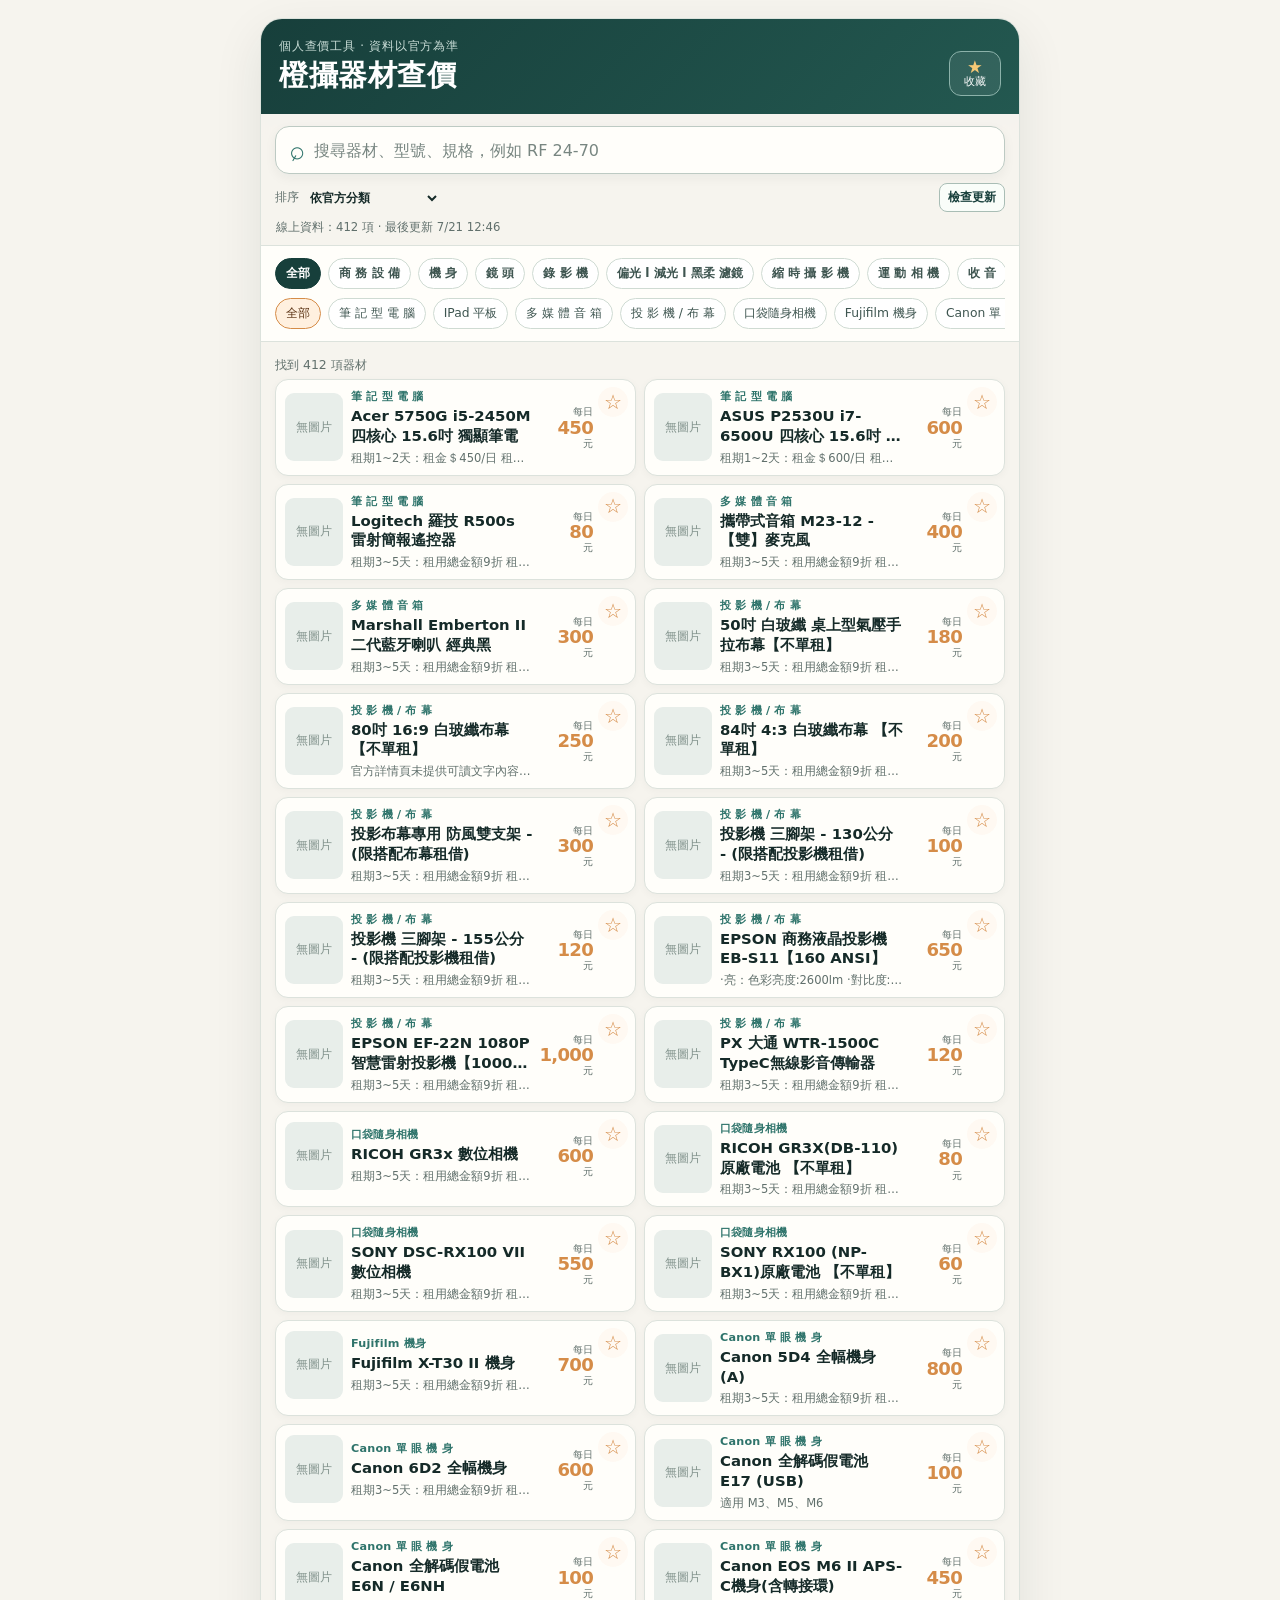
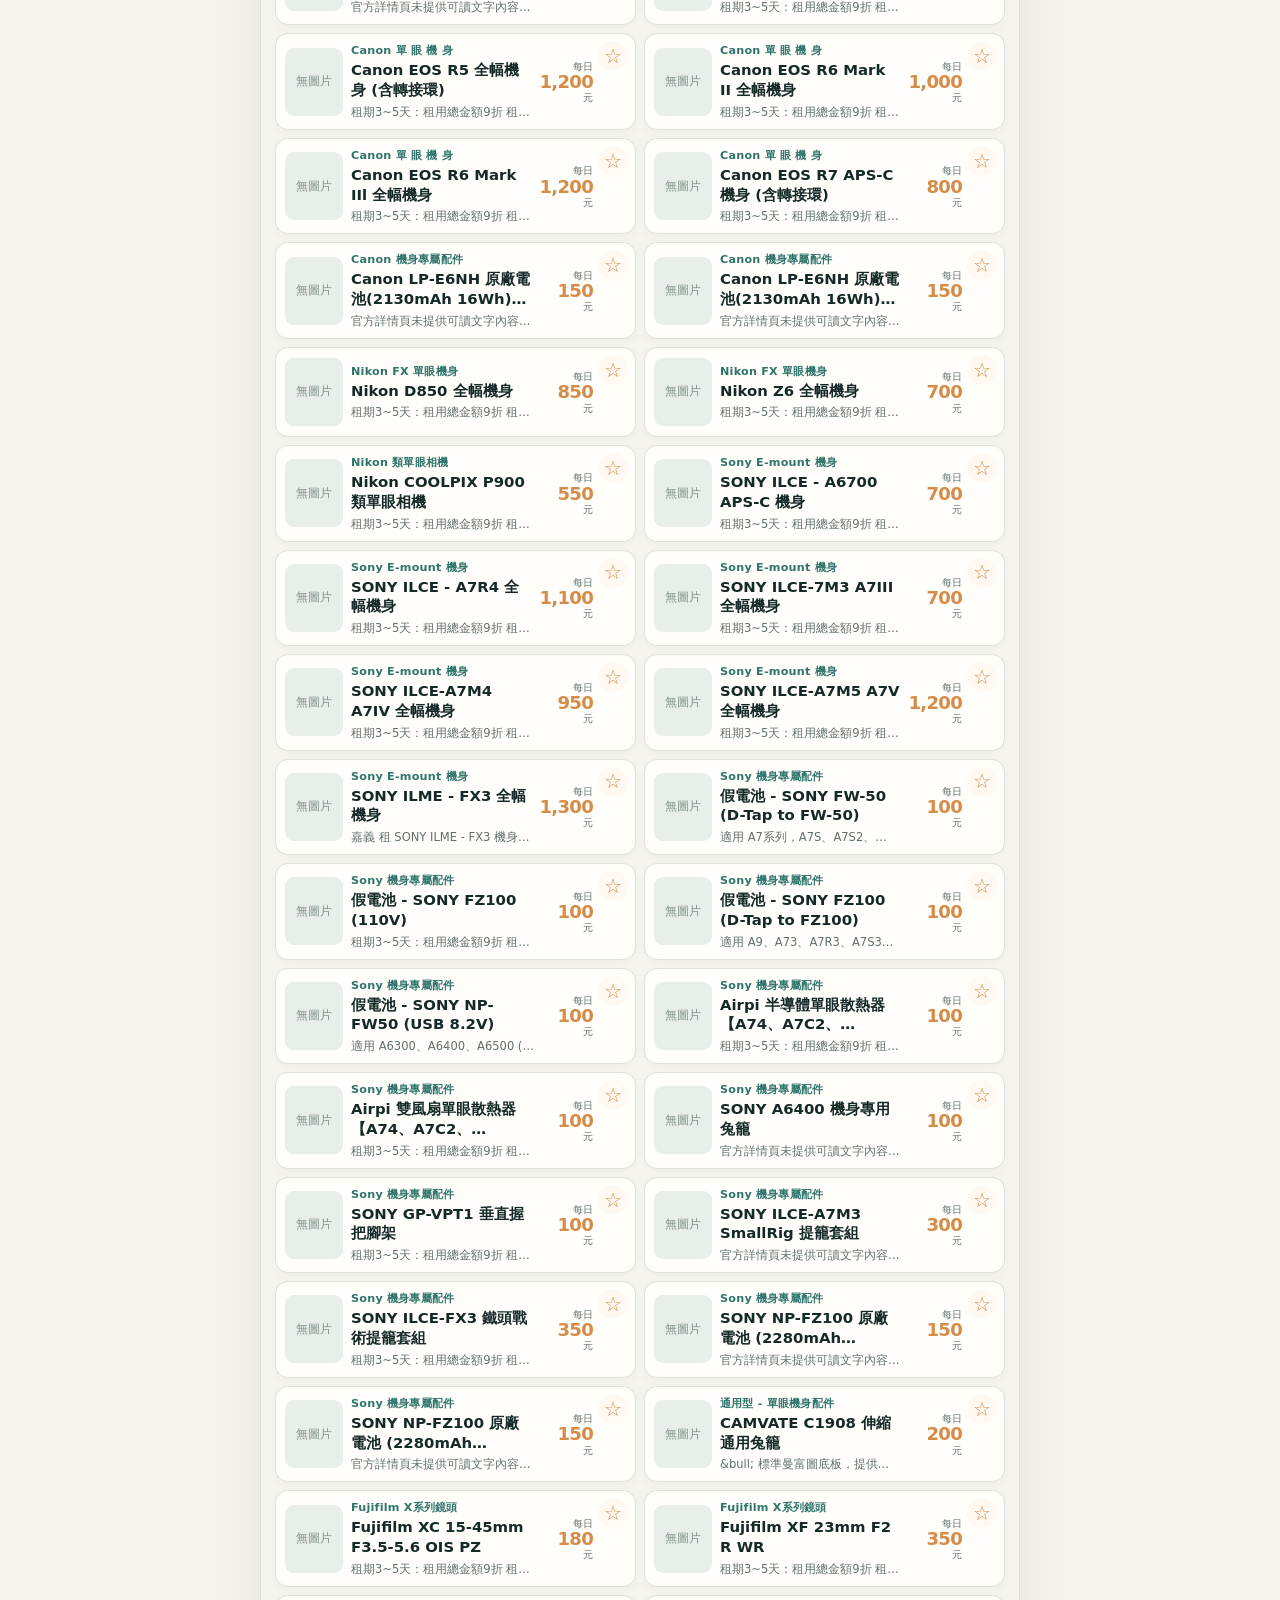
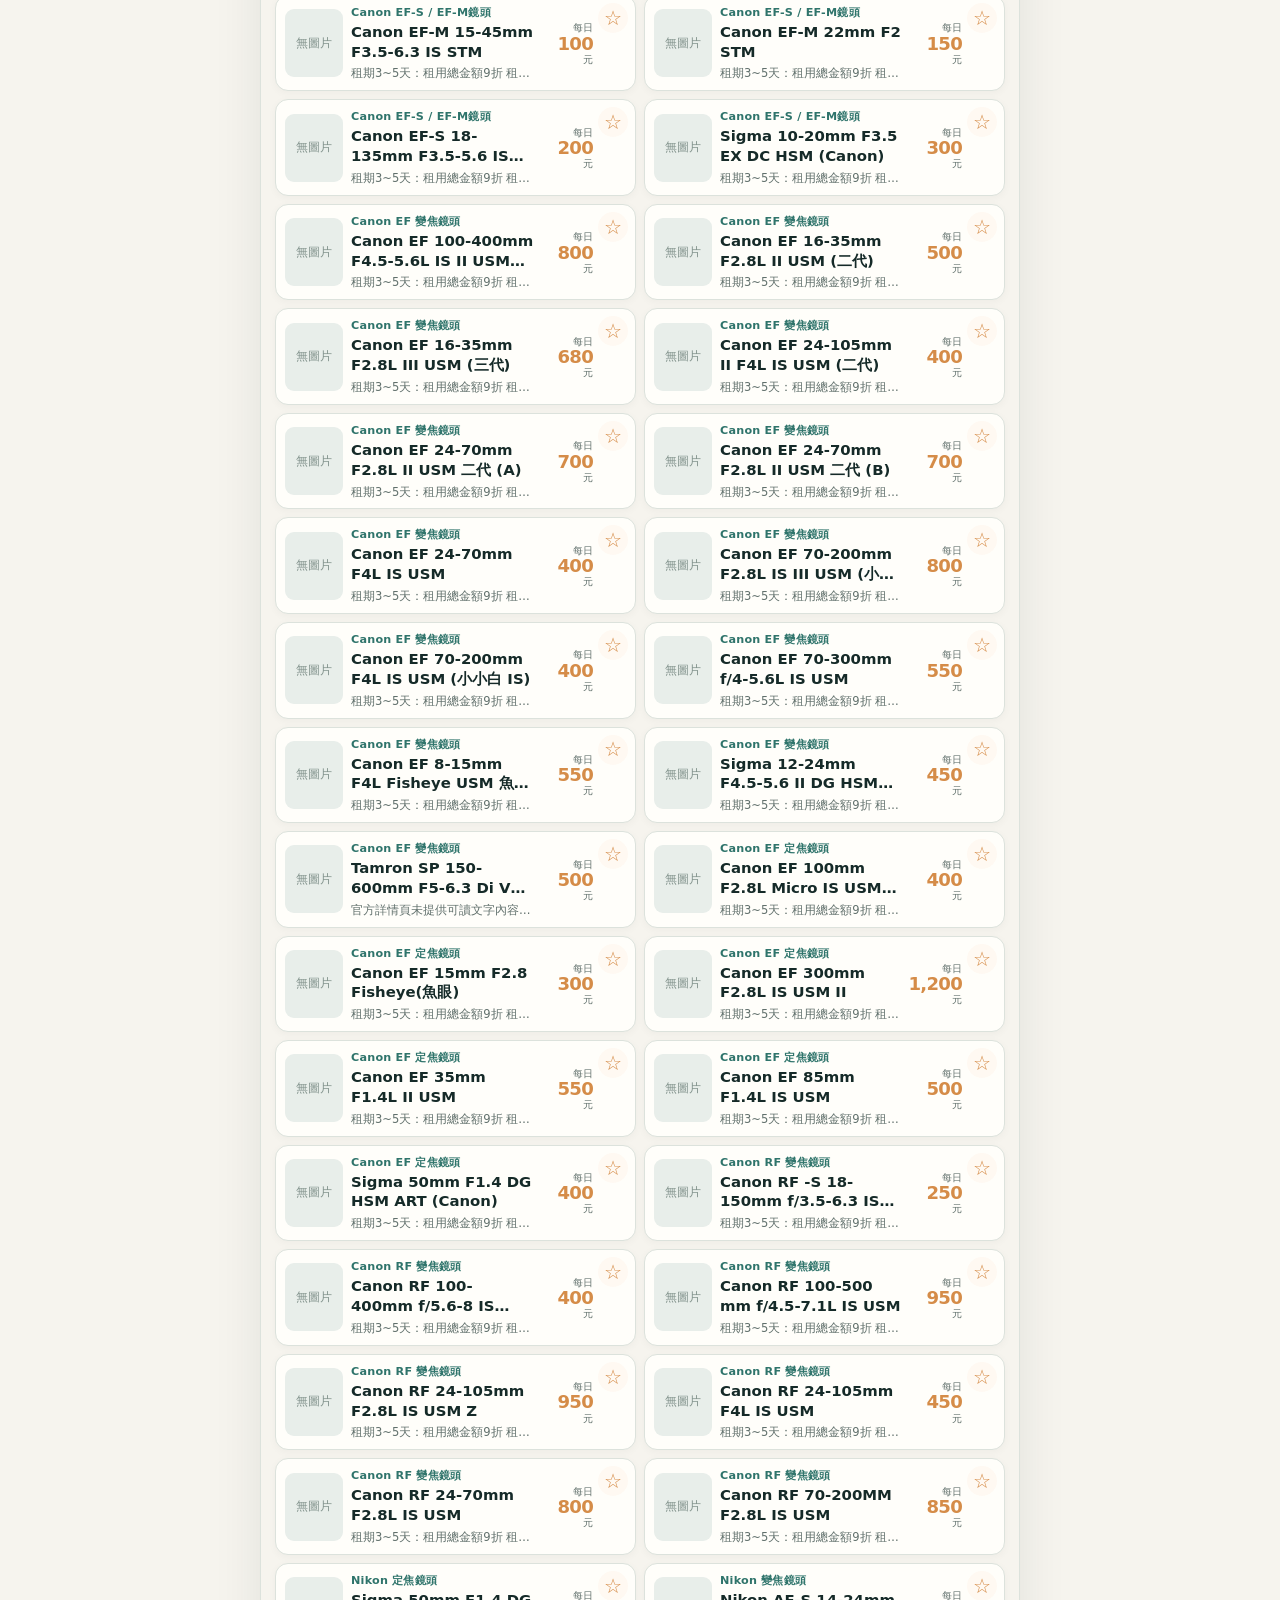
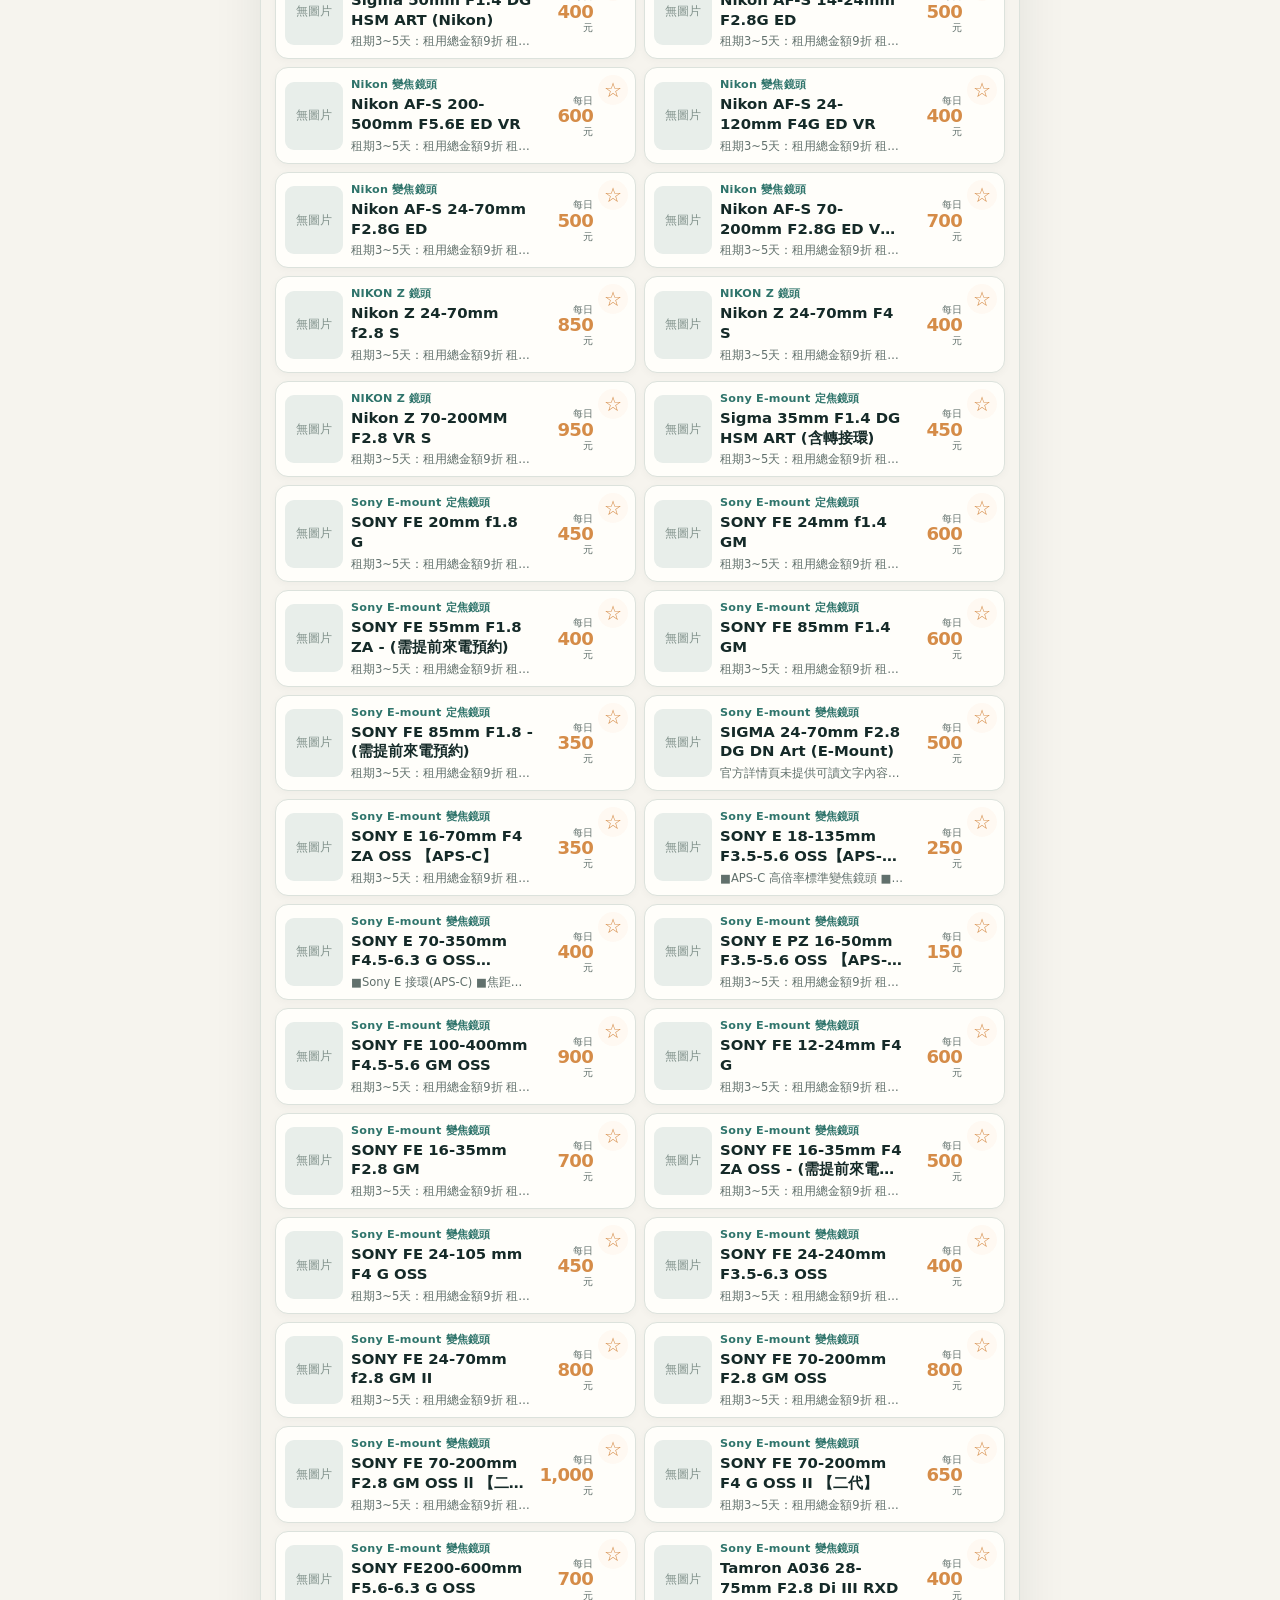
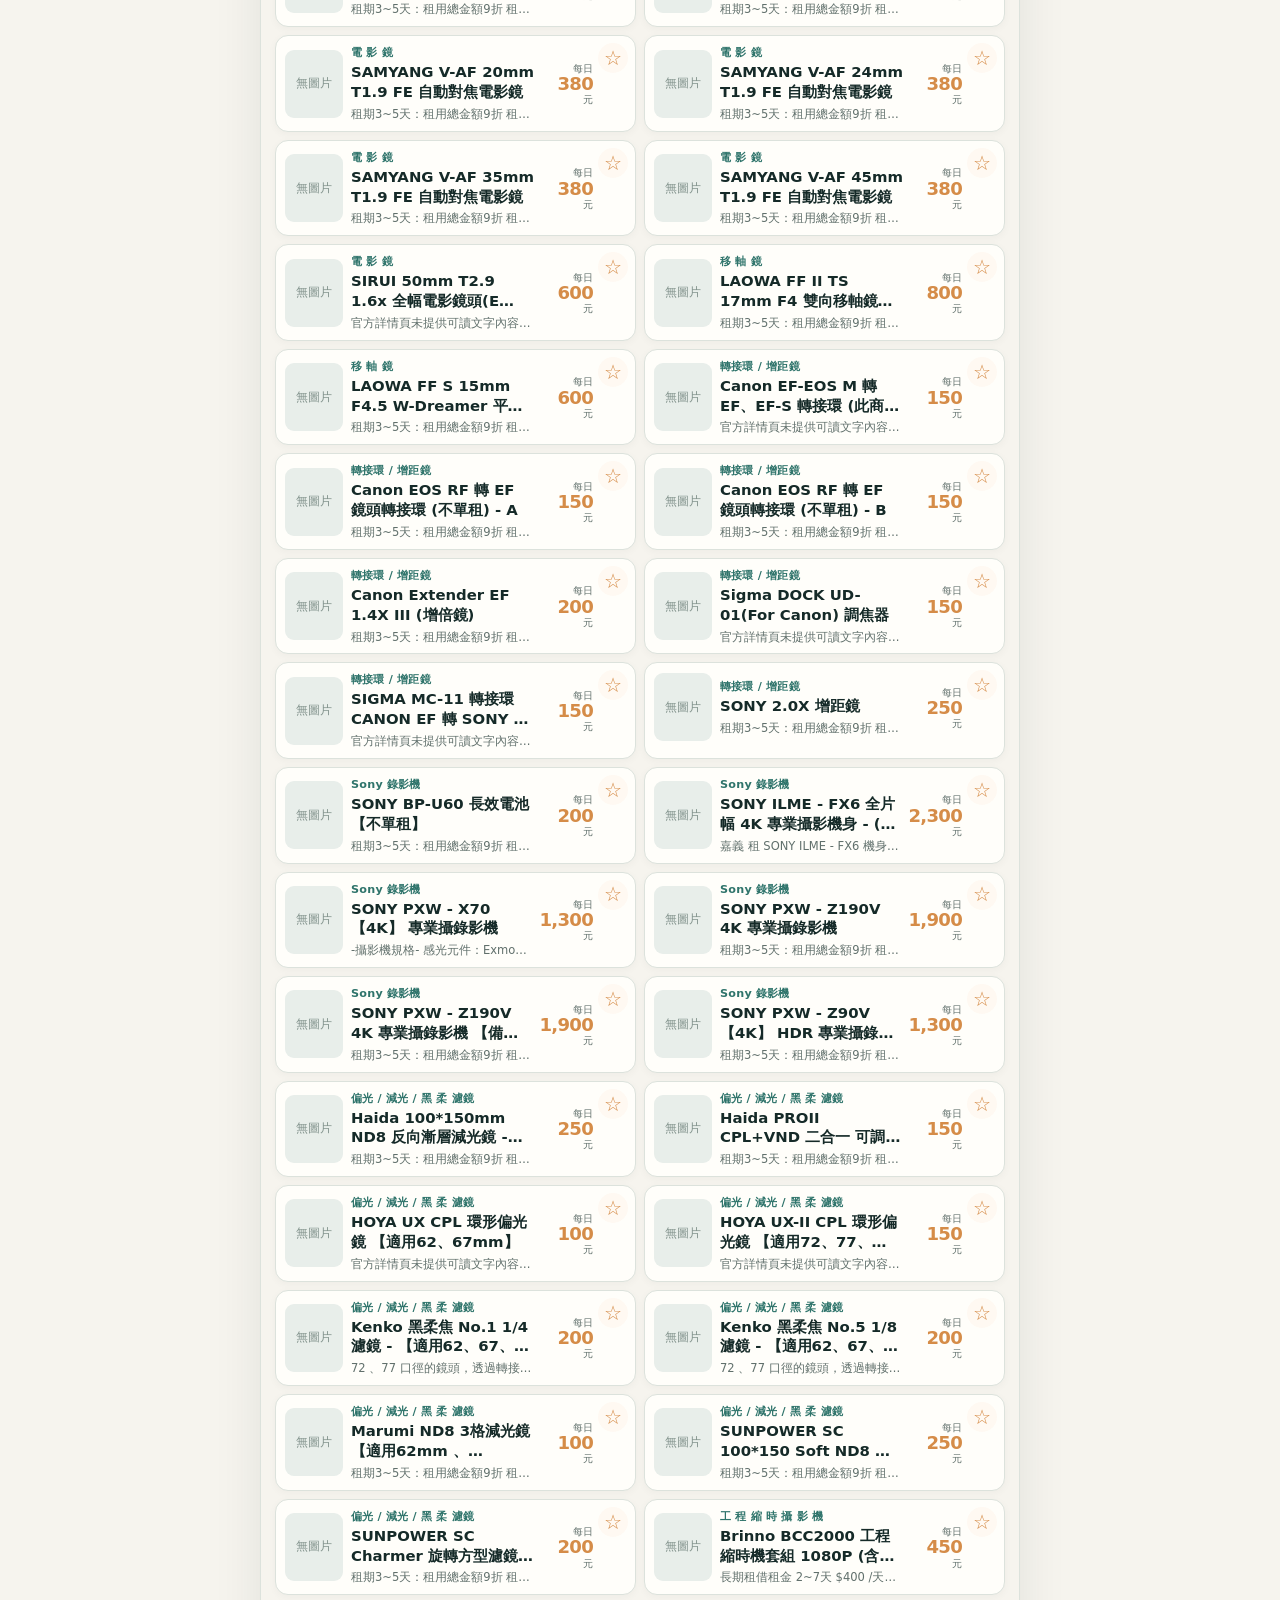
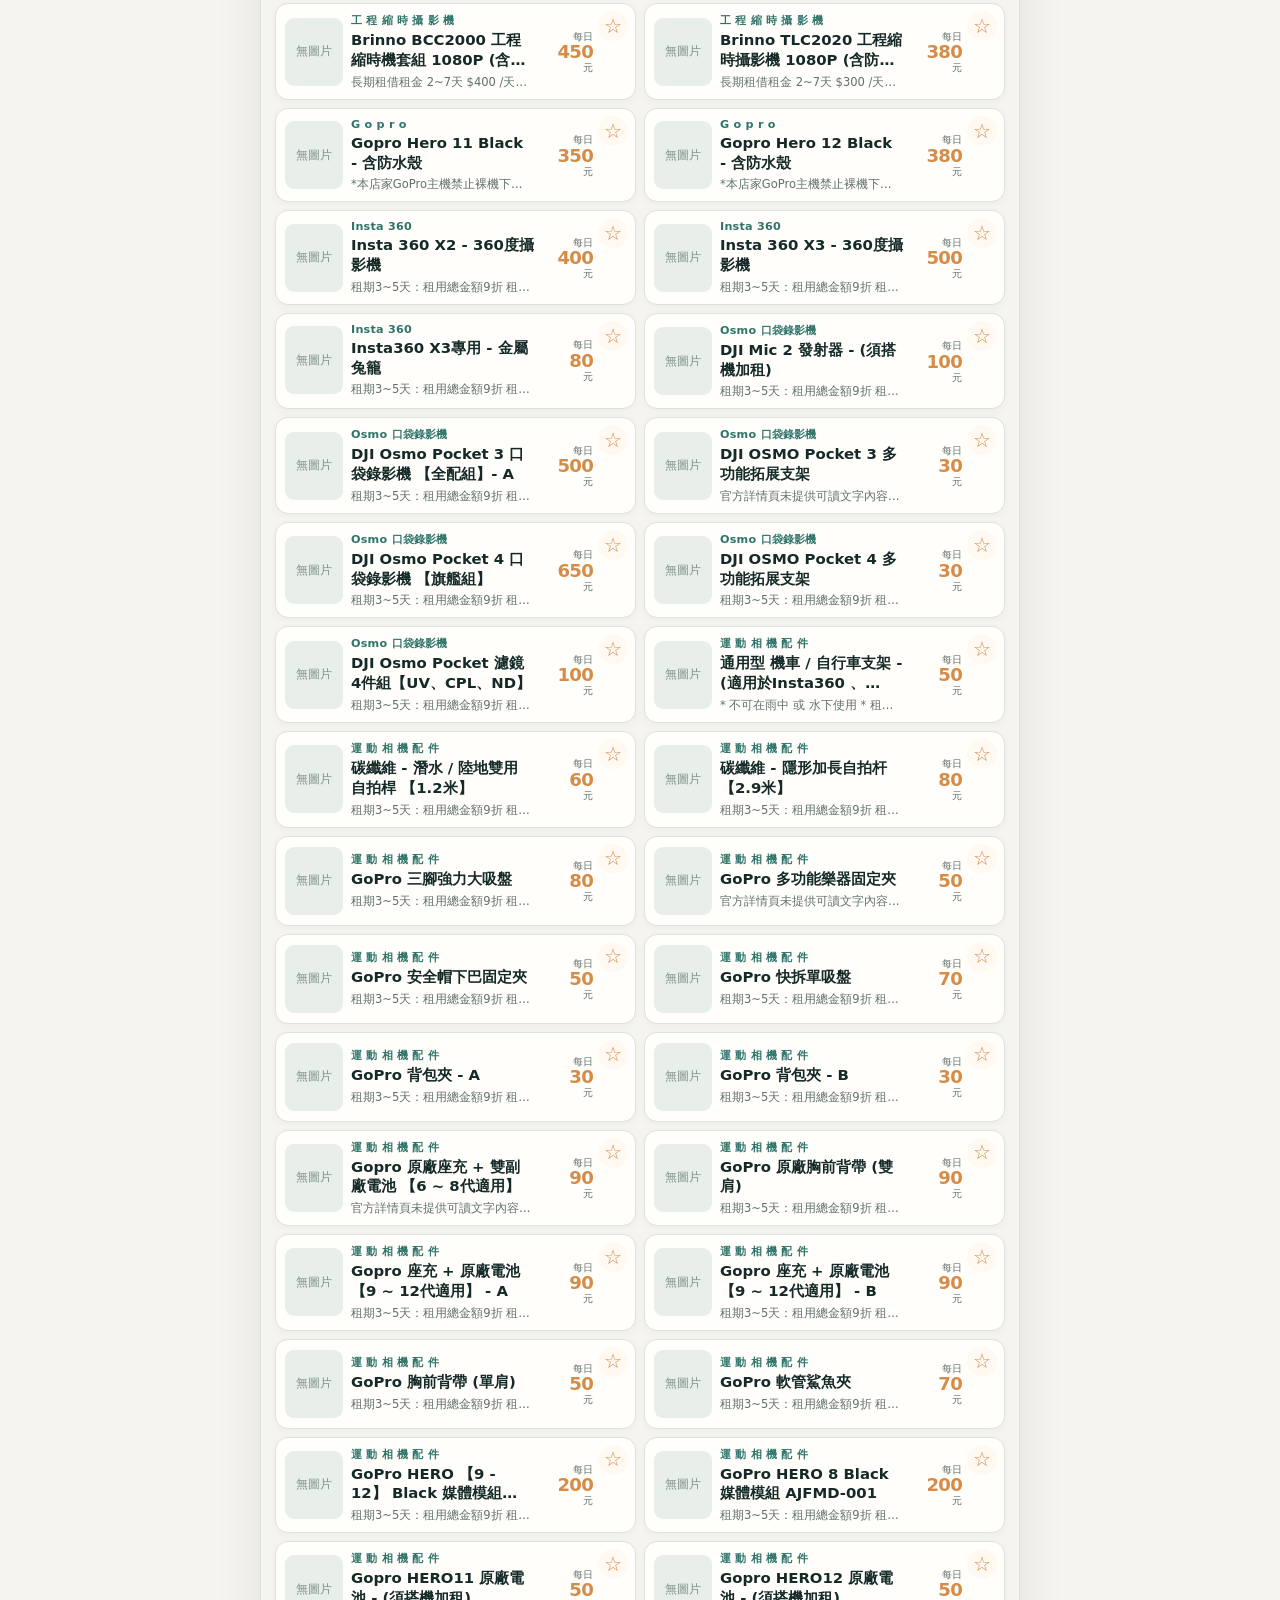
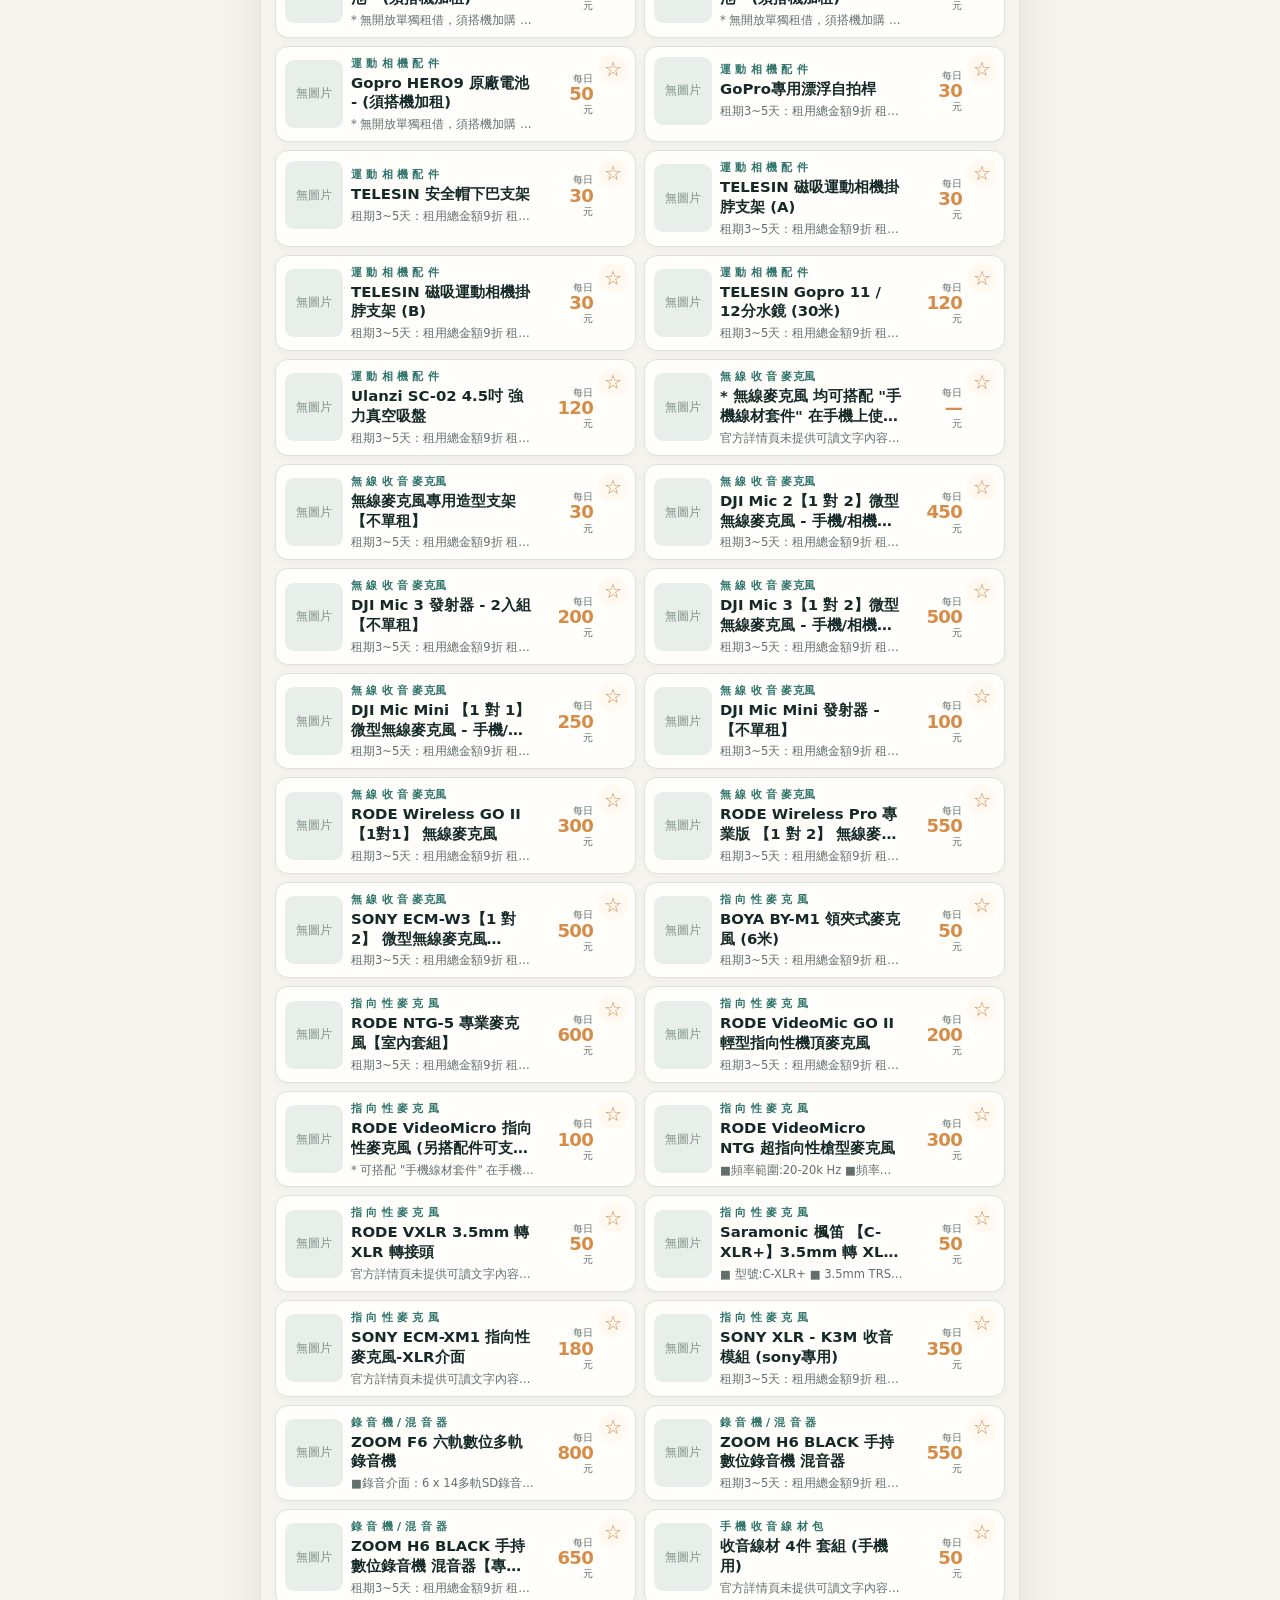
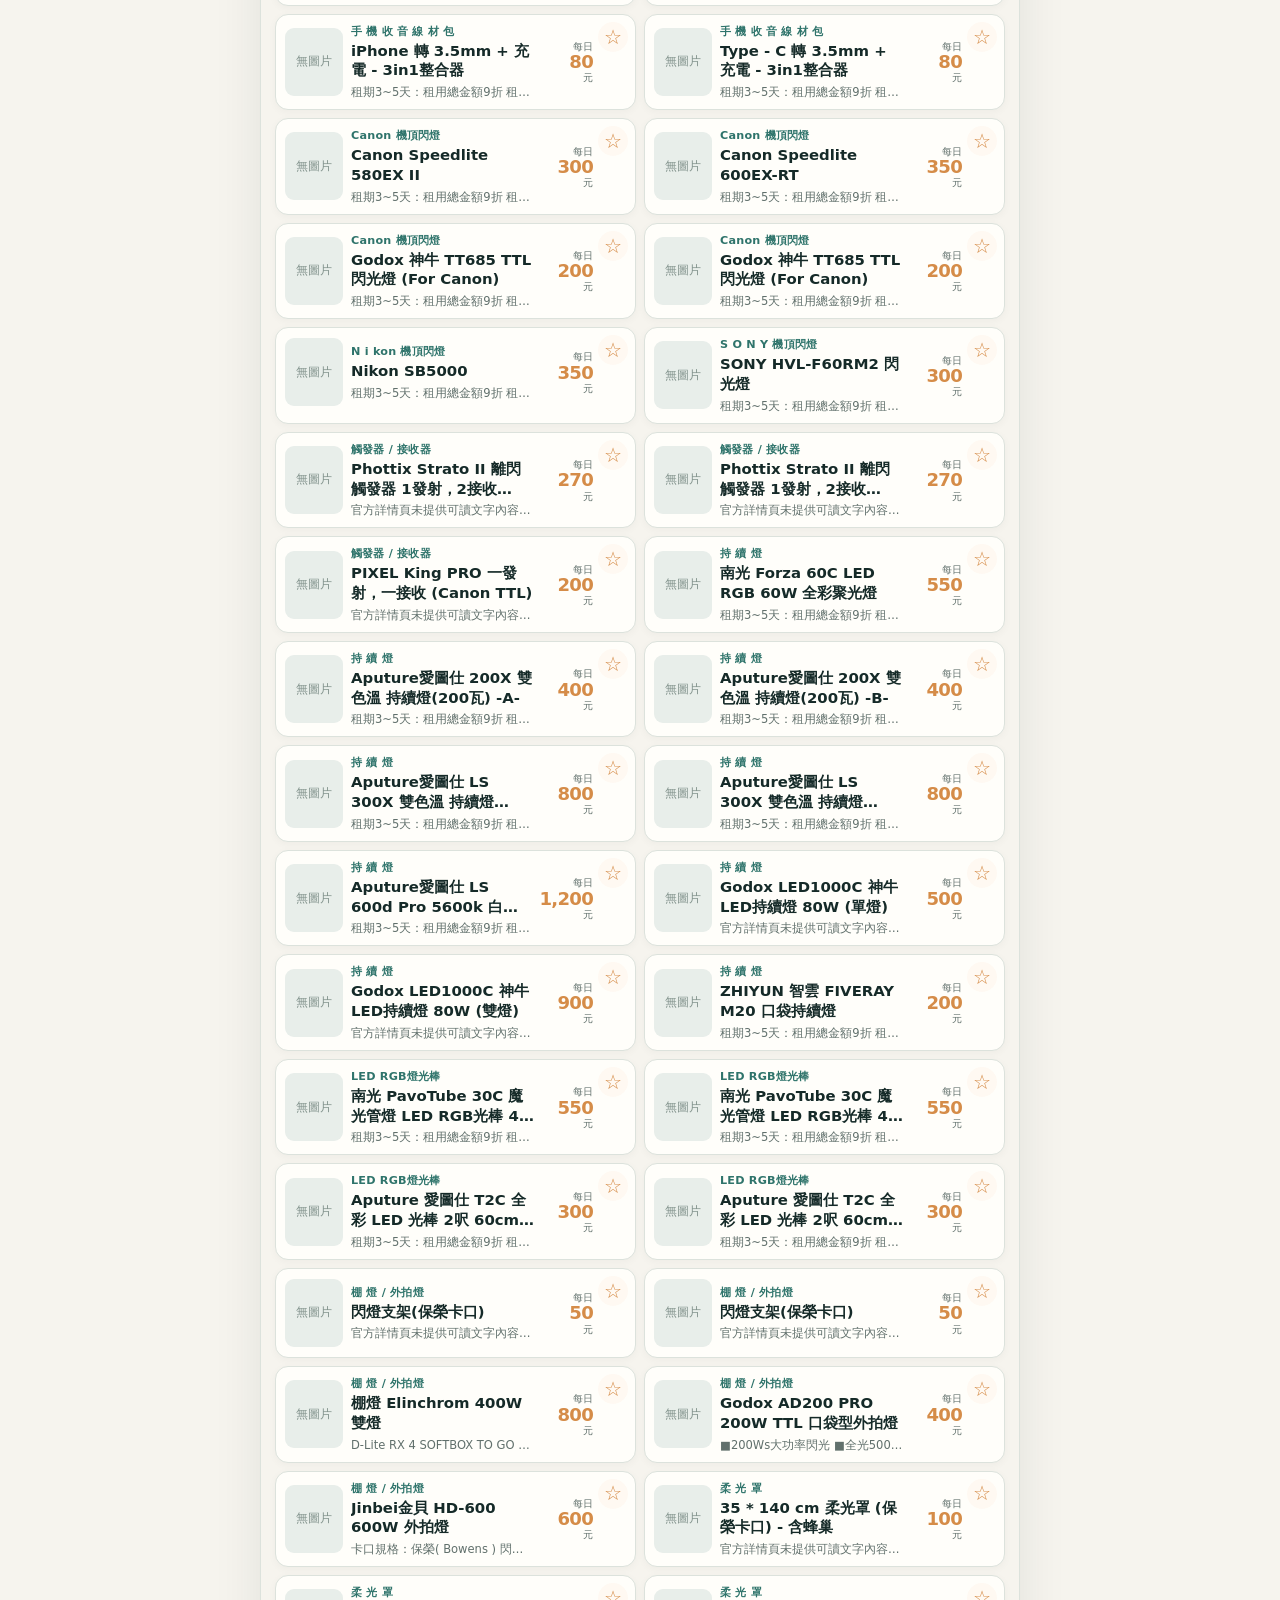
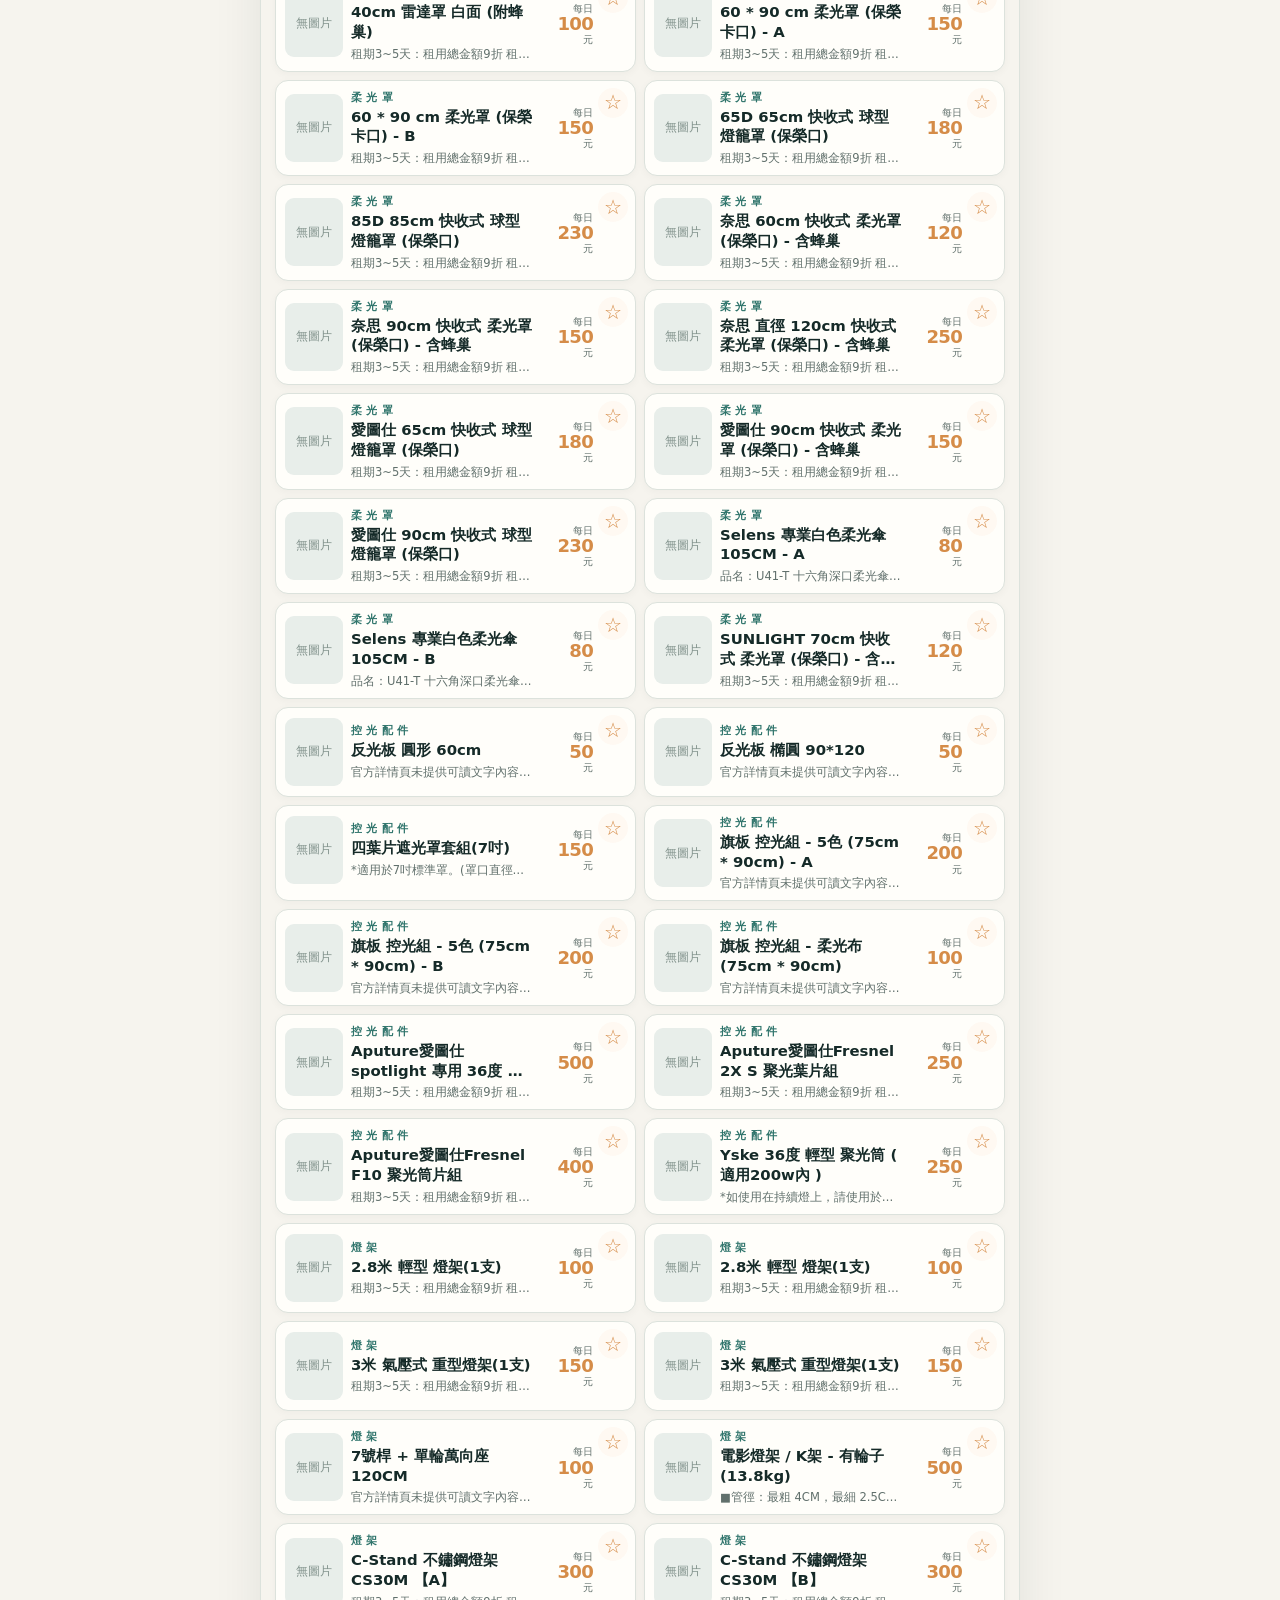
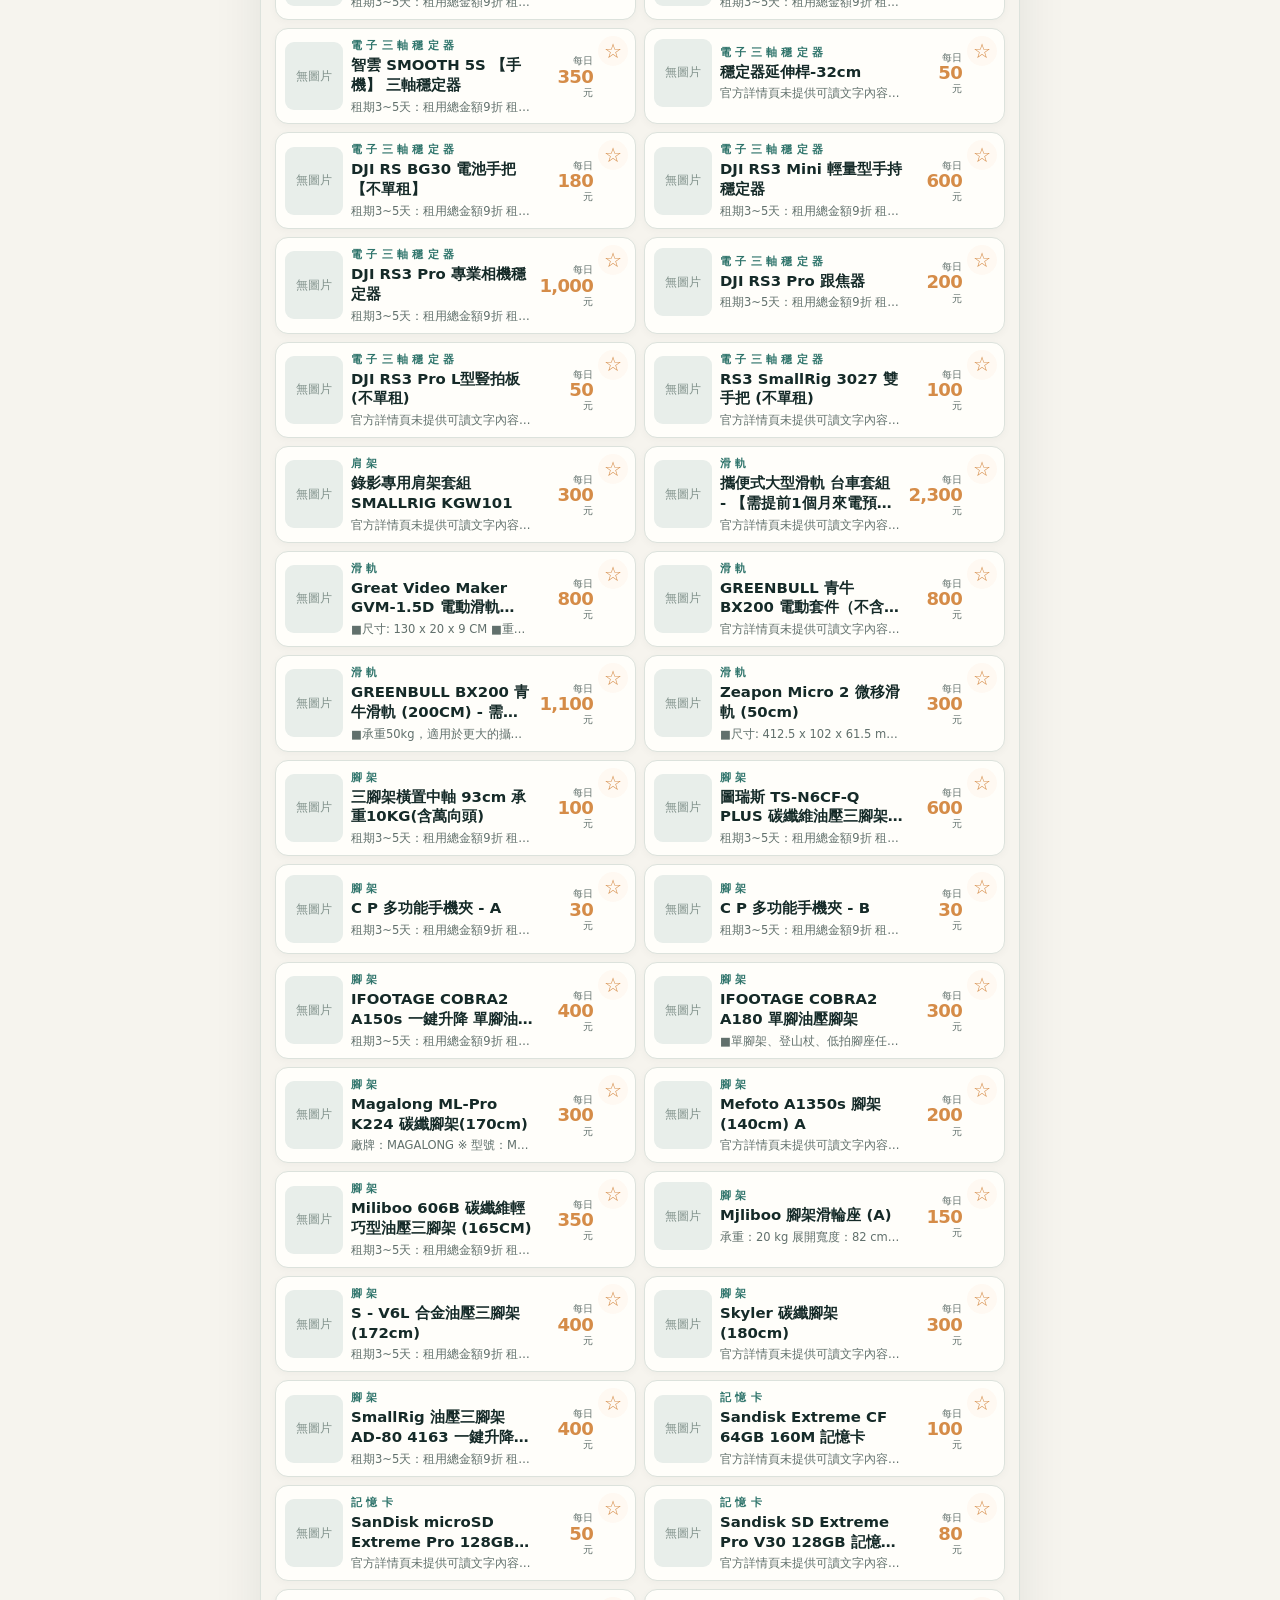
==== index.html @ b37343a0 "fix: 從 Pages 根目錄導向 PWA" ====
<!doctype html>
<html lang="zh-Hant">
  <head>
    <meta charset="utf-8">
    <meta http-equiv="refresh" content="0; url=app/">
    <meta name="viewport" content="width=device-width, initial-scale=1">
    <title>橙攝器材查價</title>
    <script>location.replace('./app/');</script>
  </head>
  <body>
    <p>正在開啟 <a href="app/">橙攝器材查價</a>…</p>
  </body>
</html>
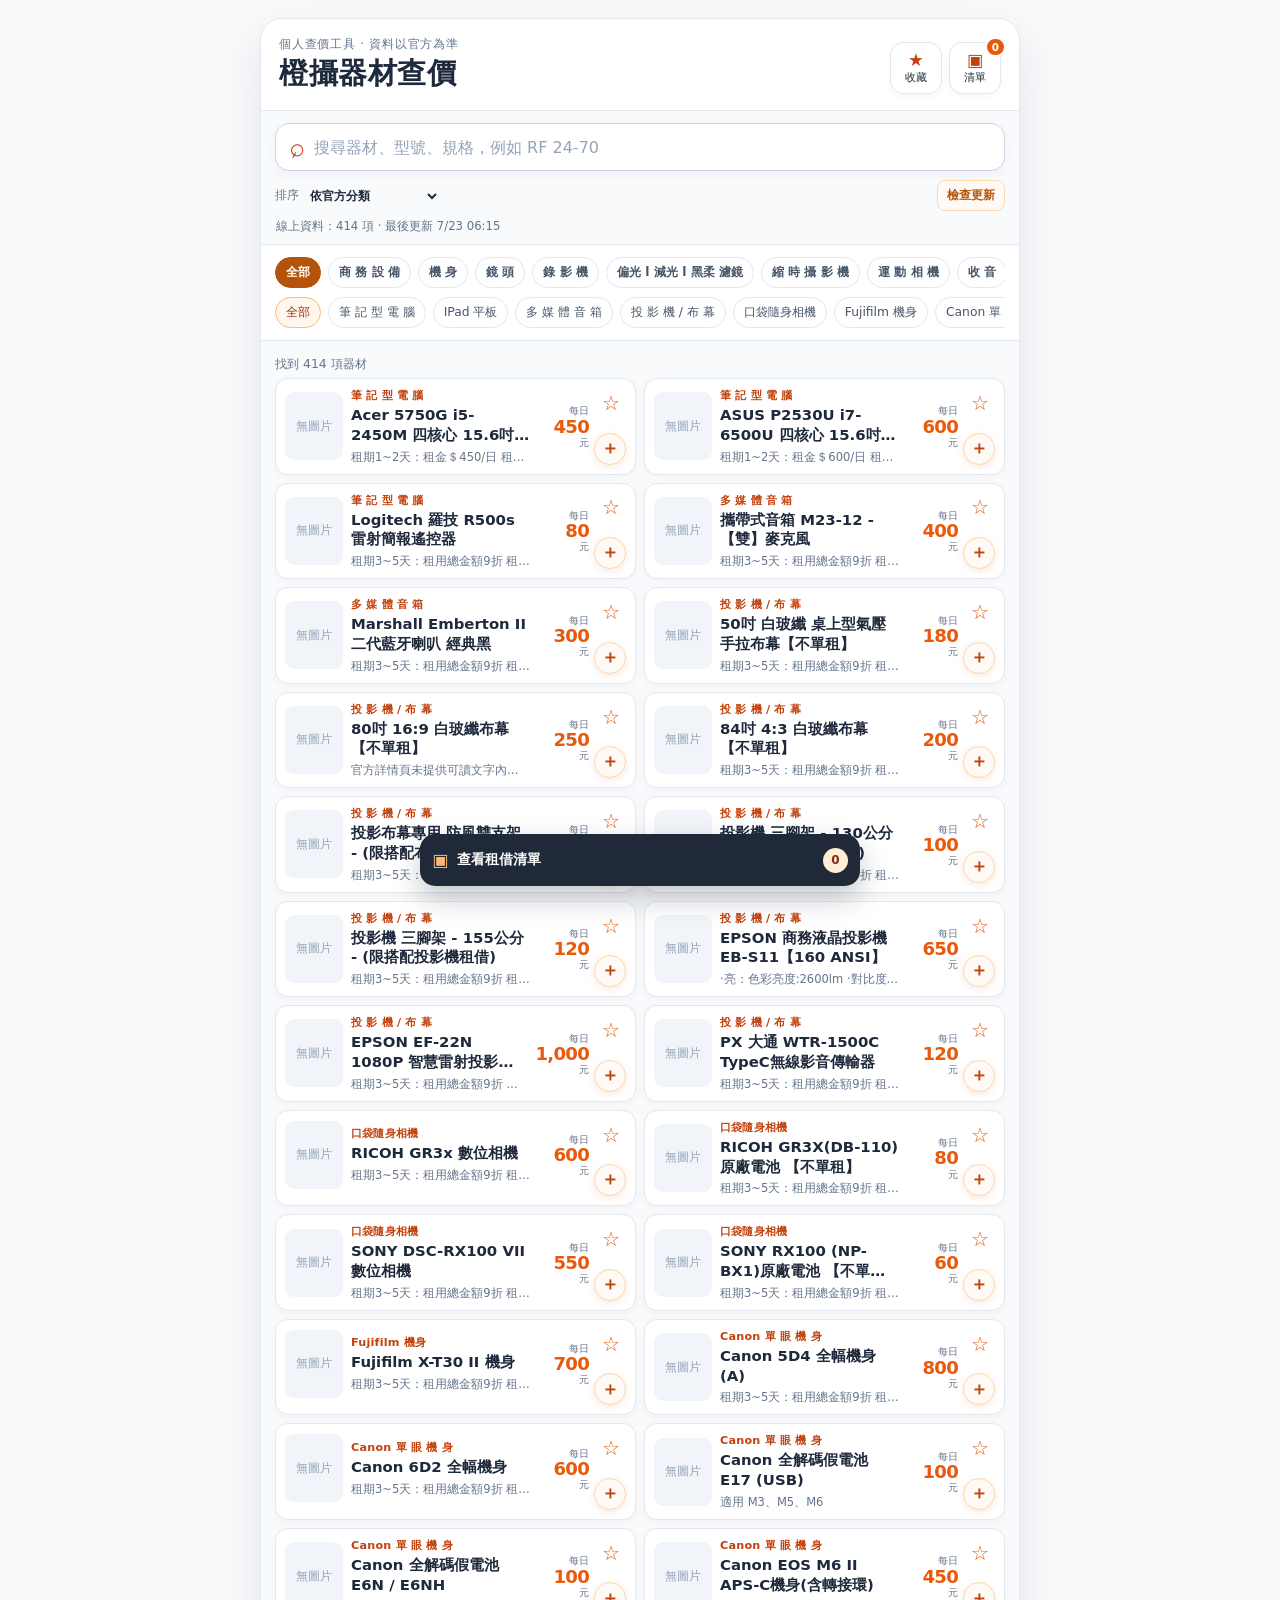
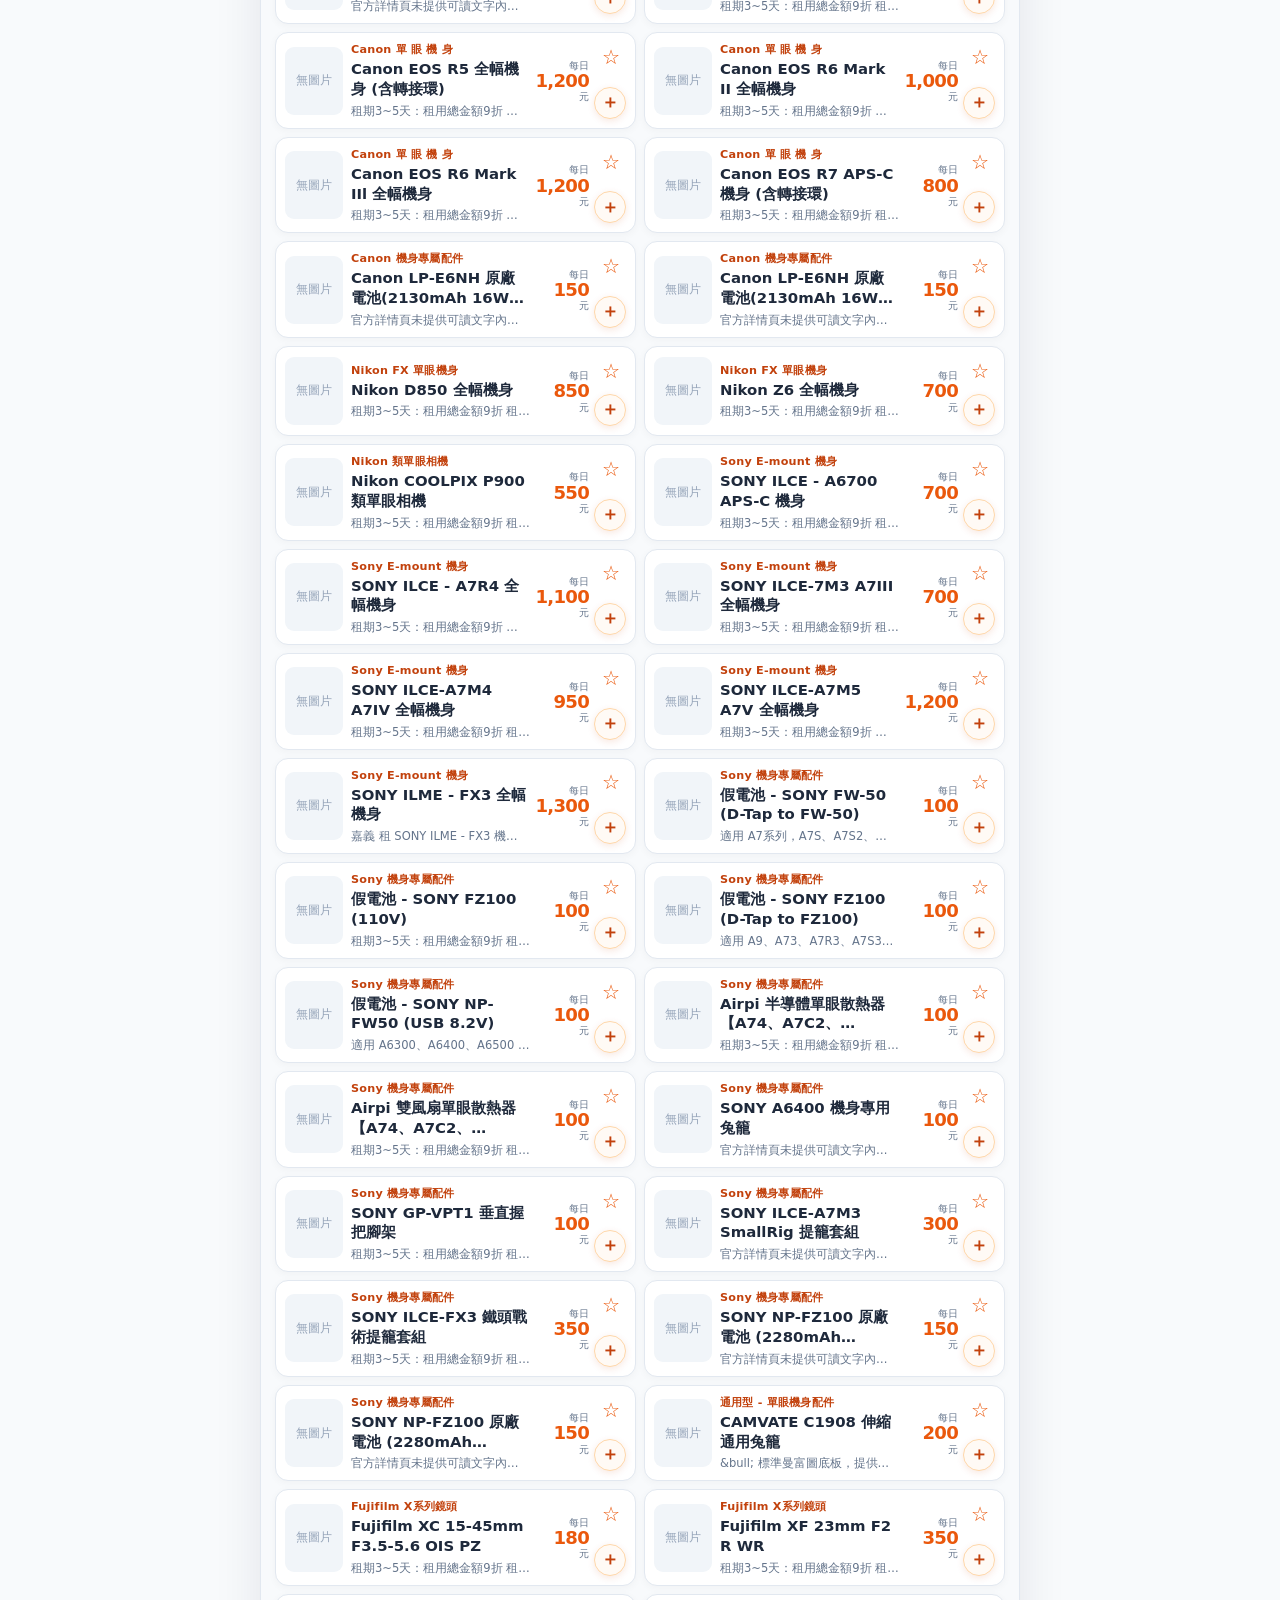
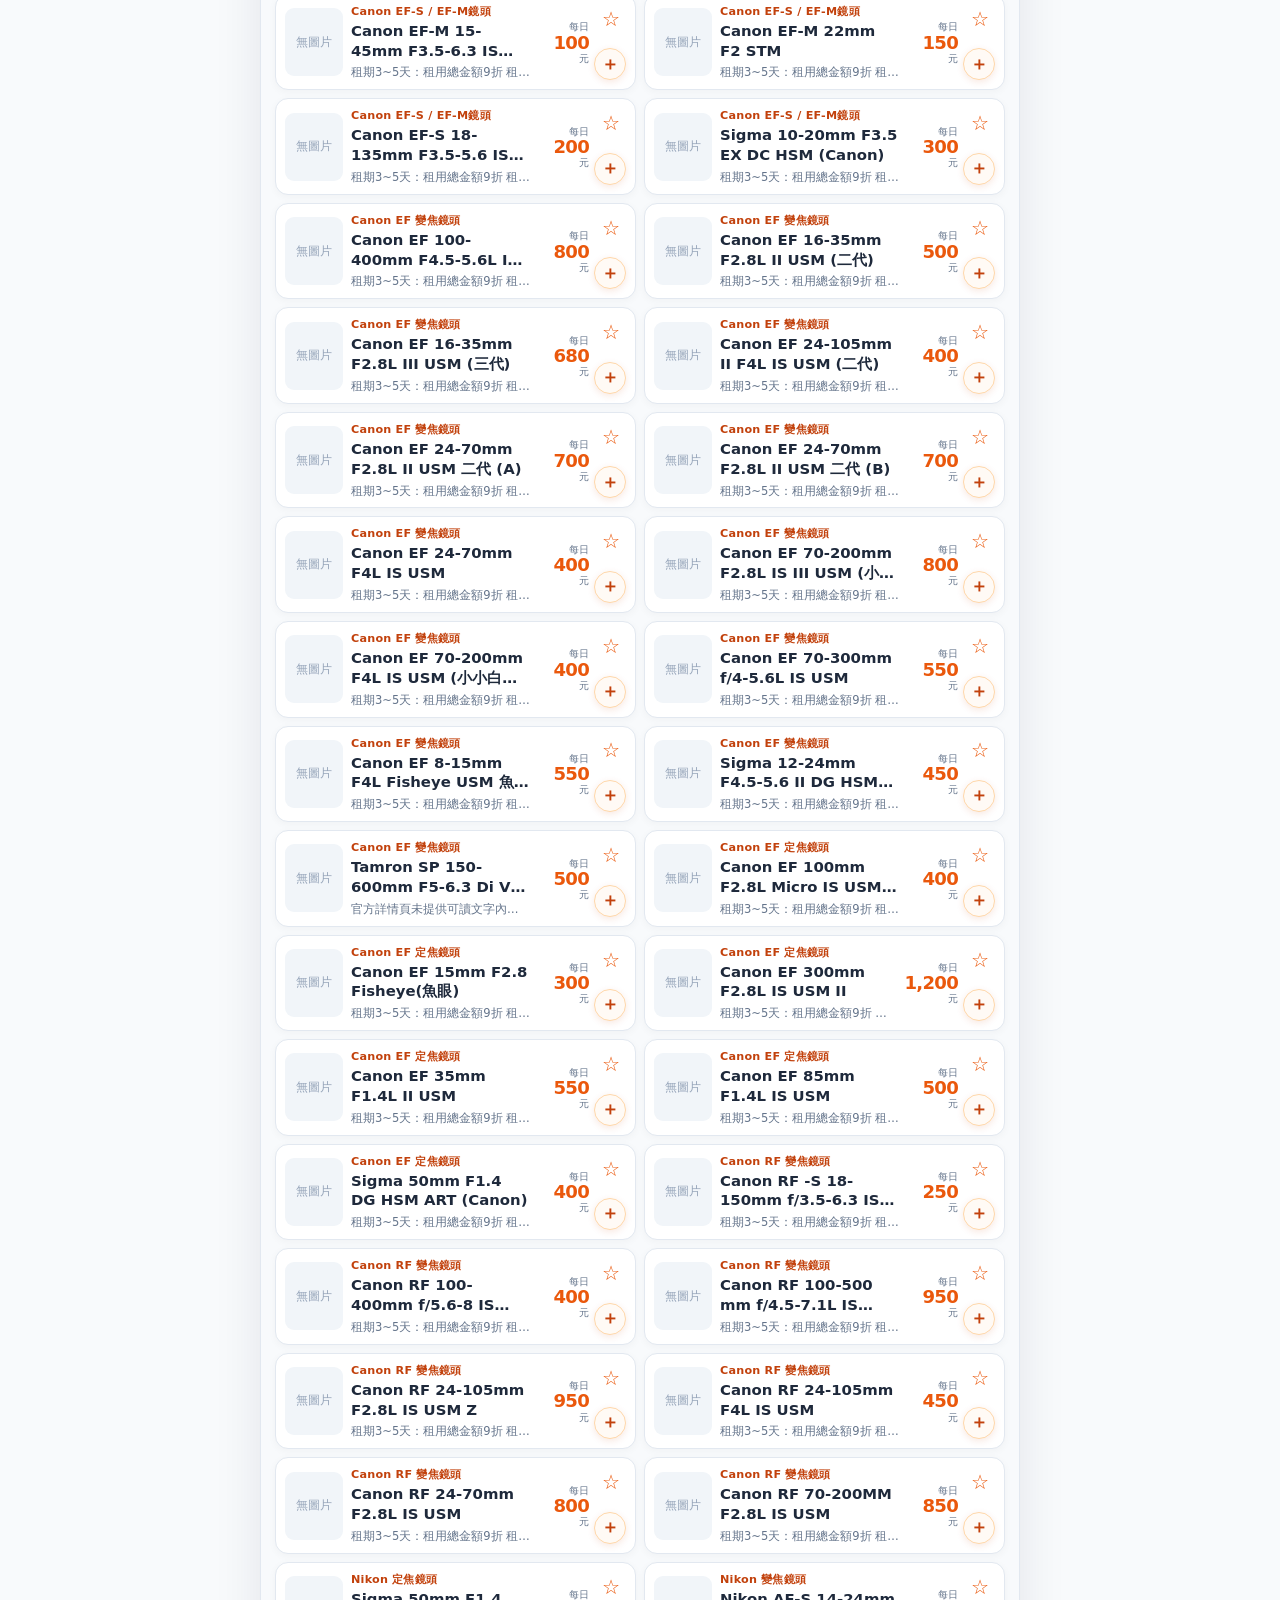
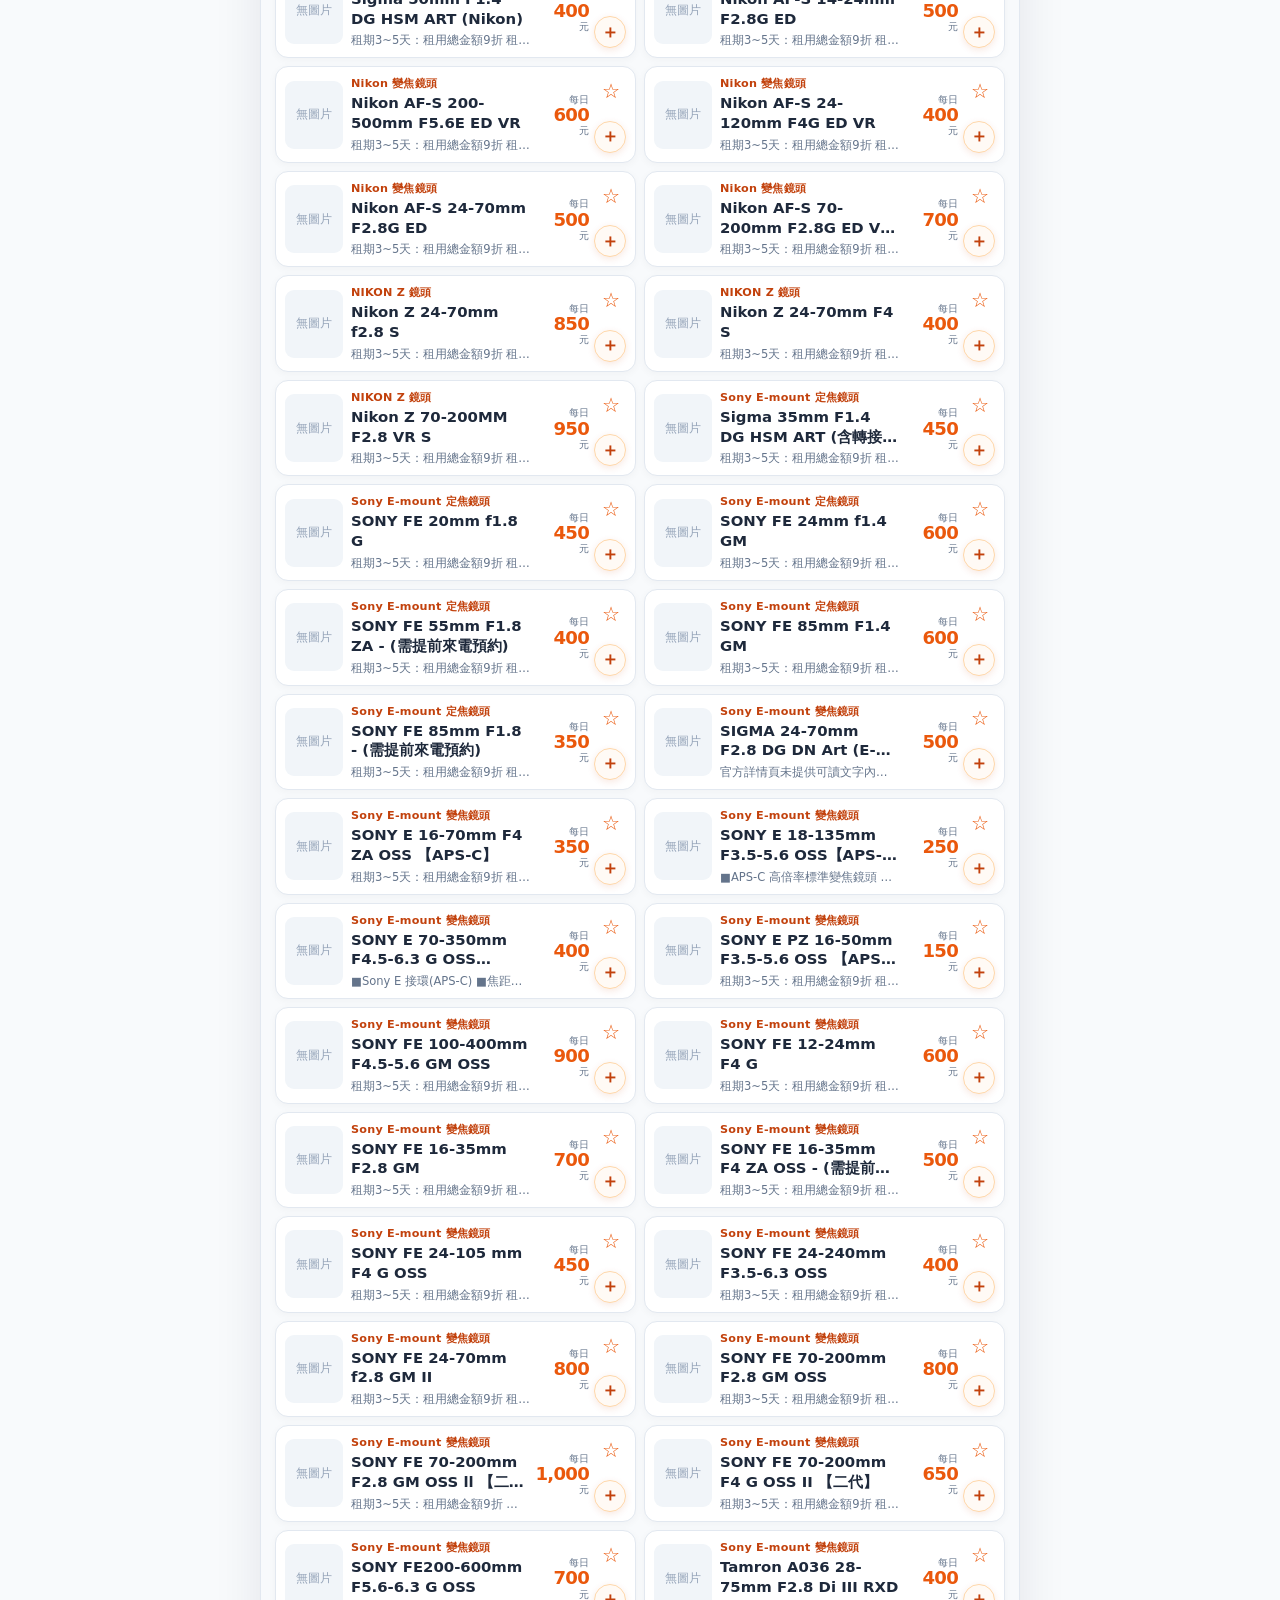
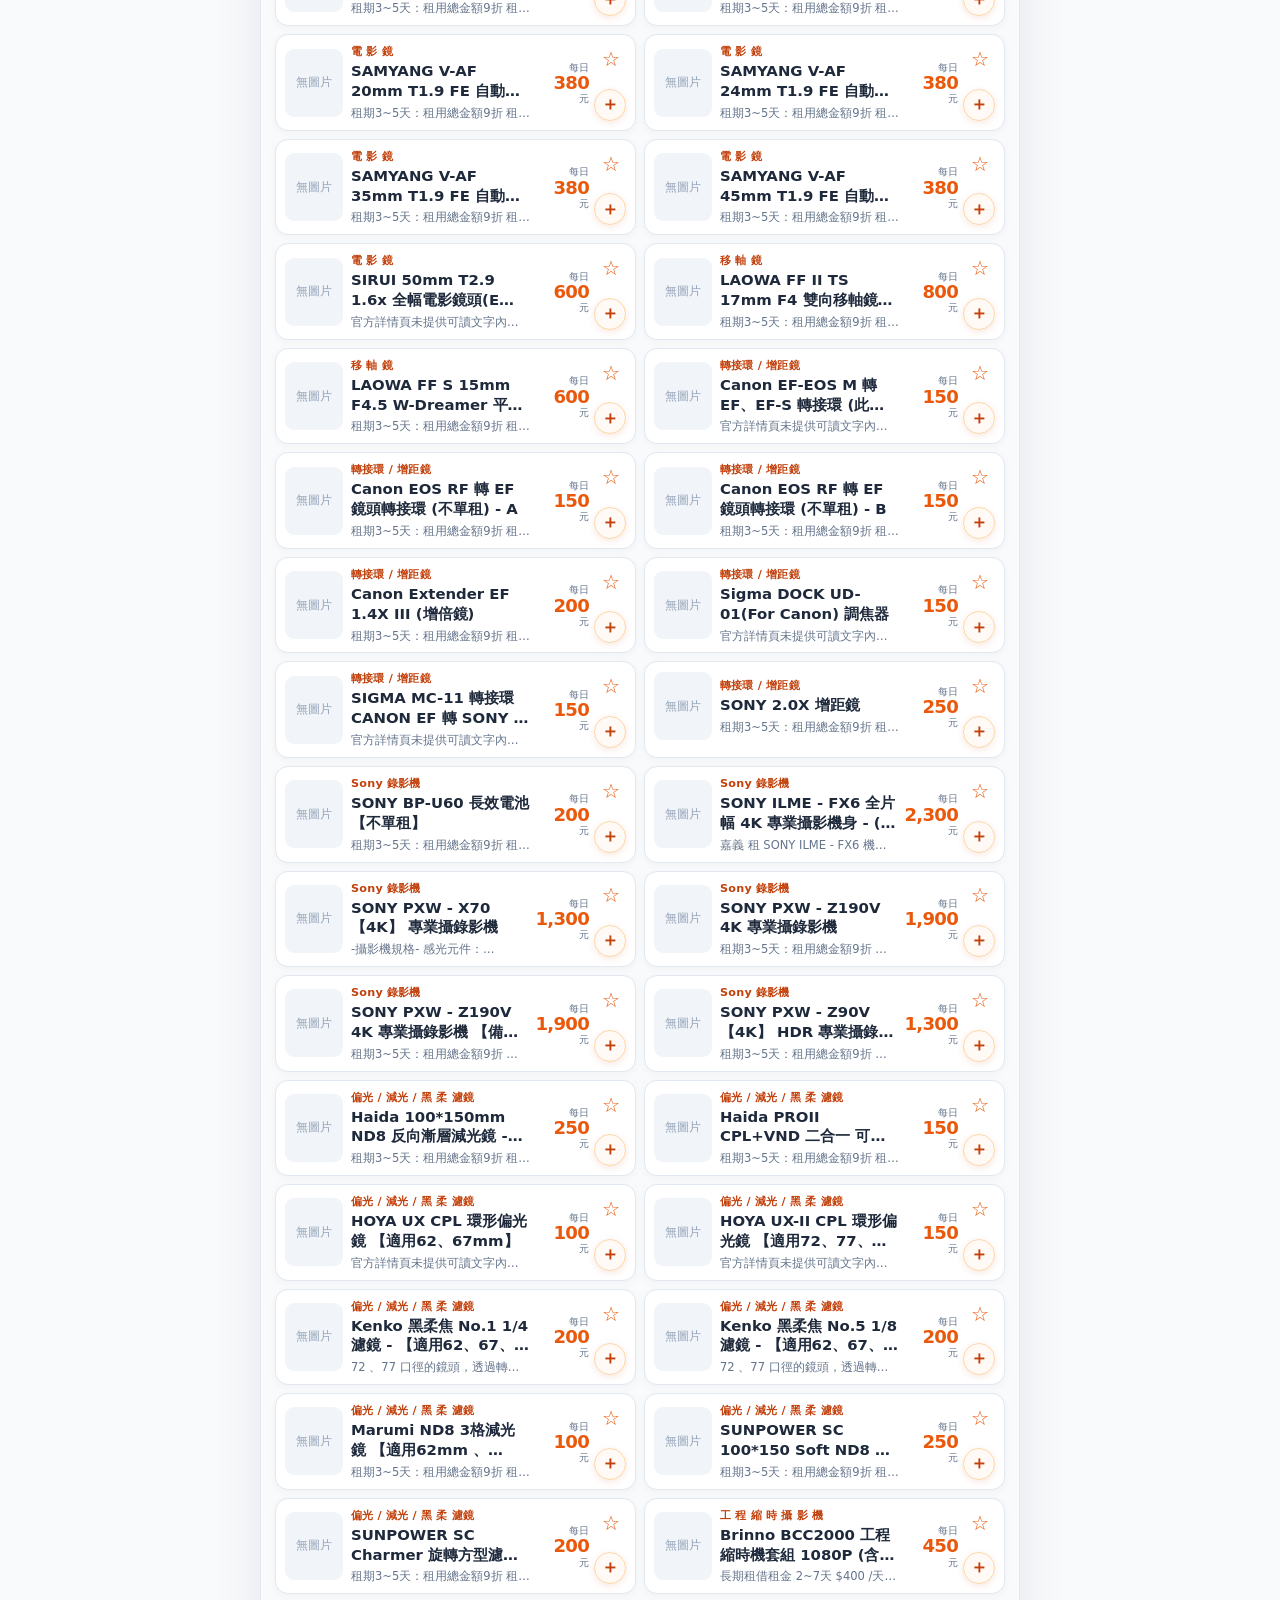
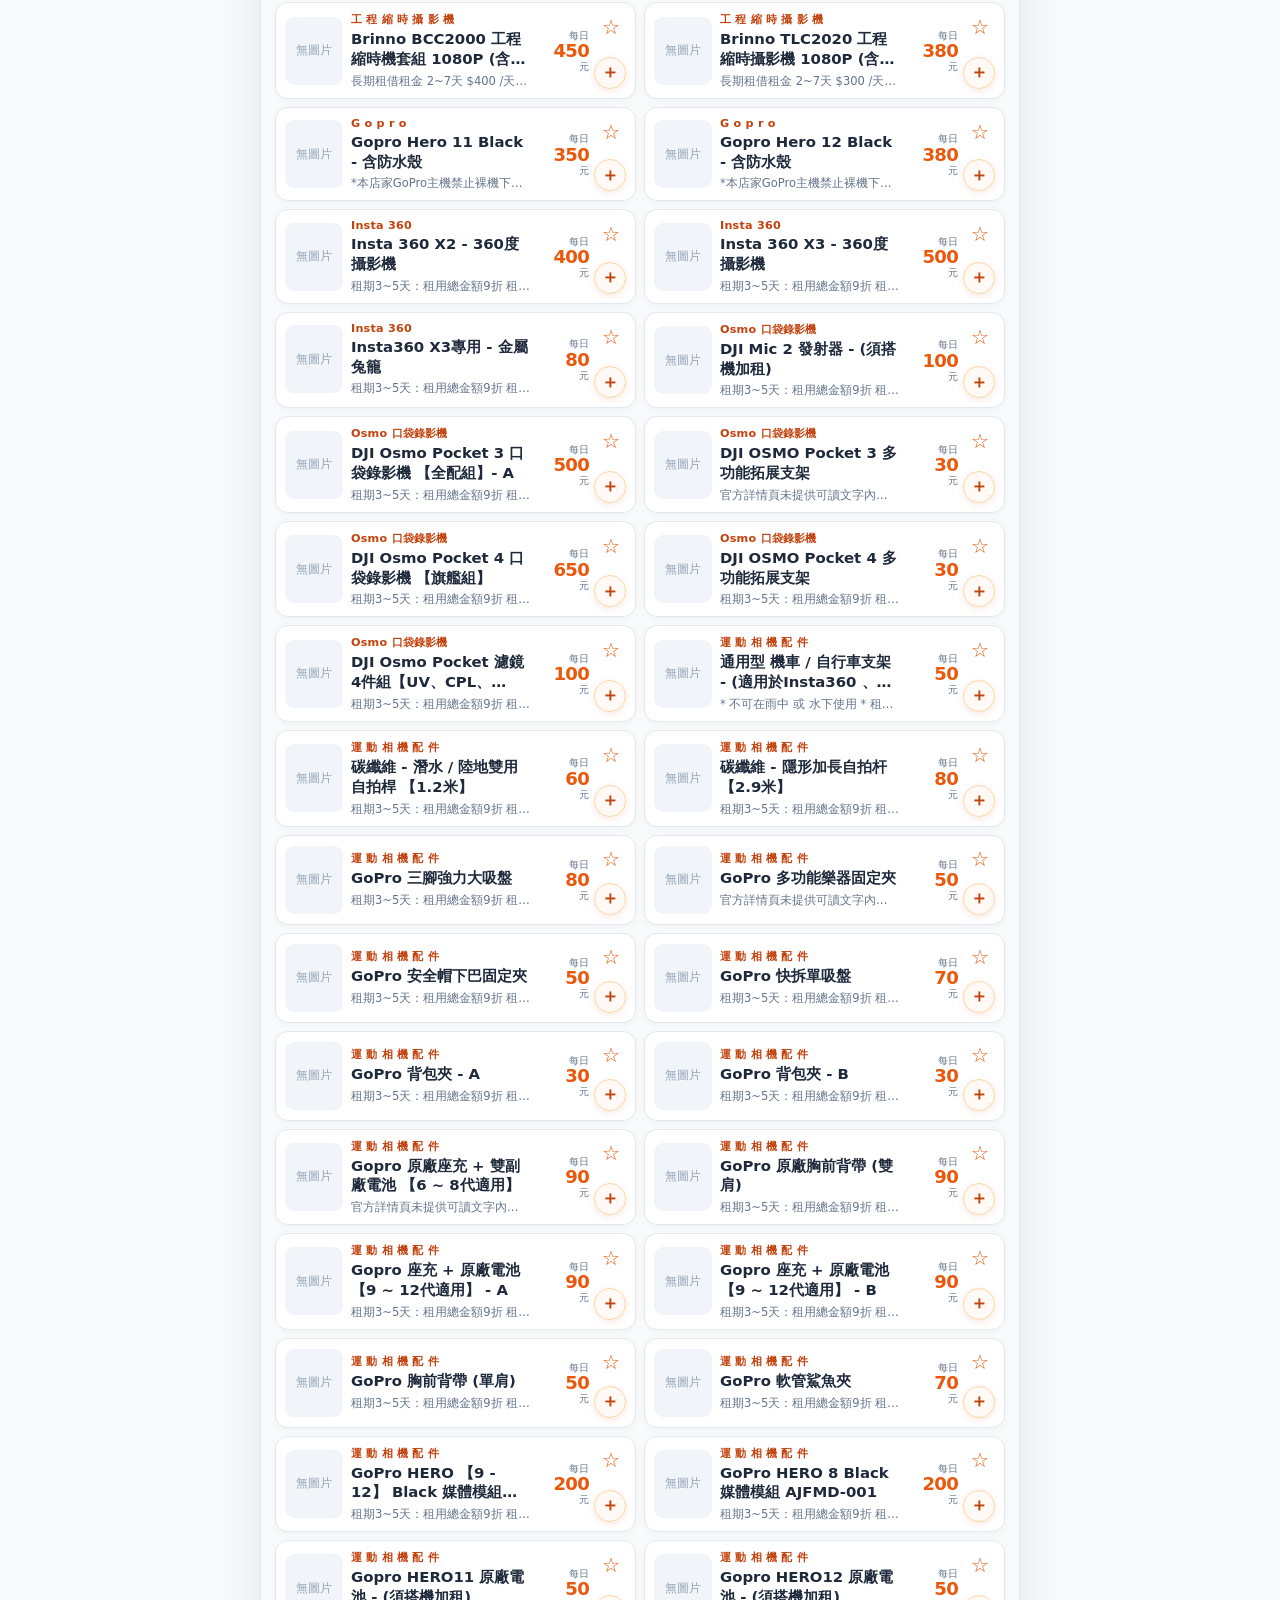
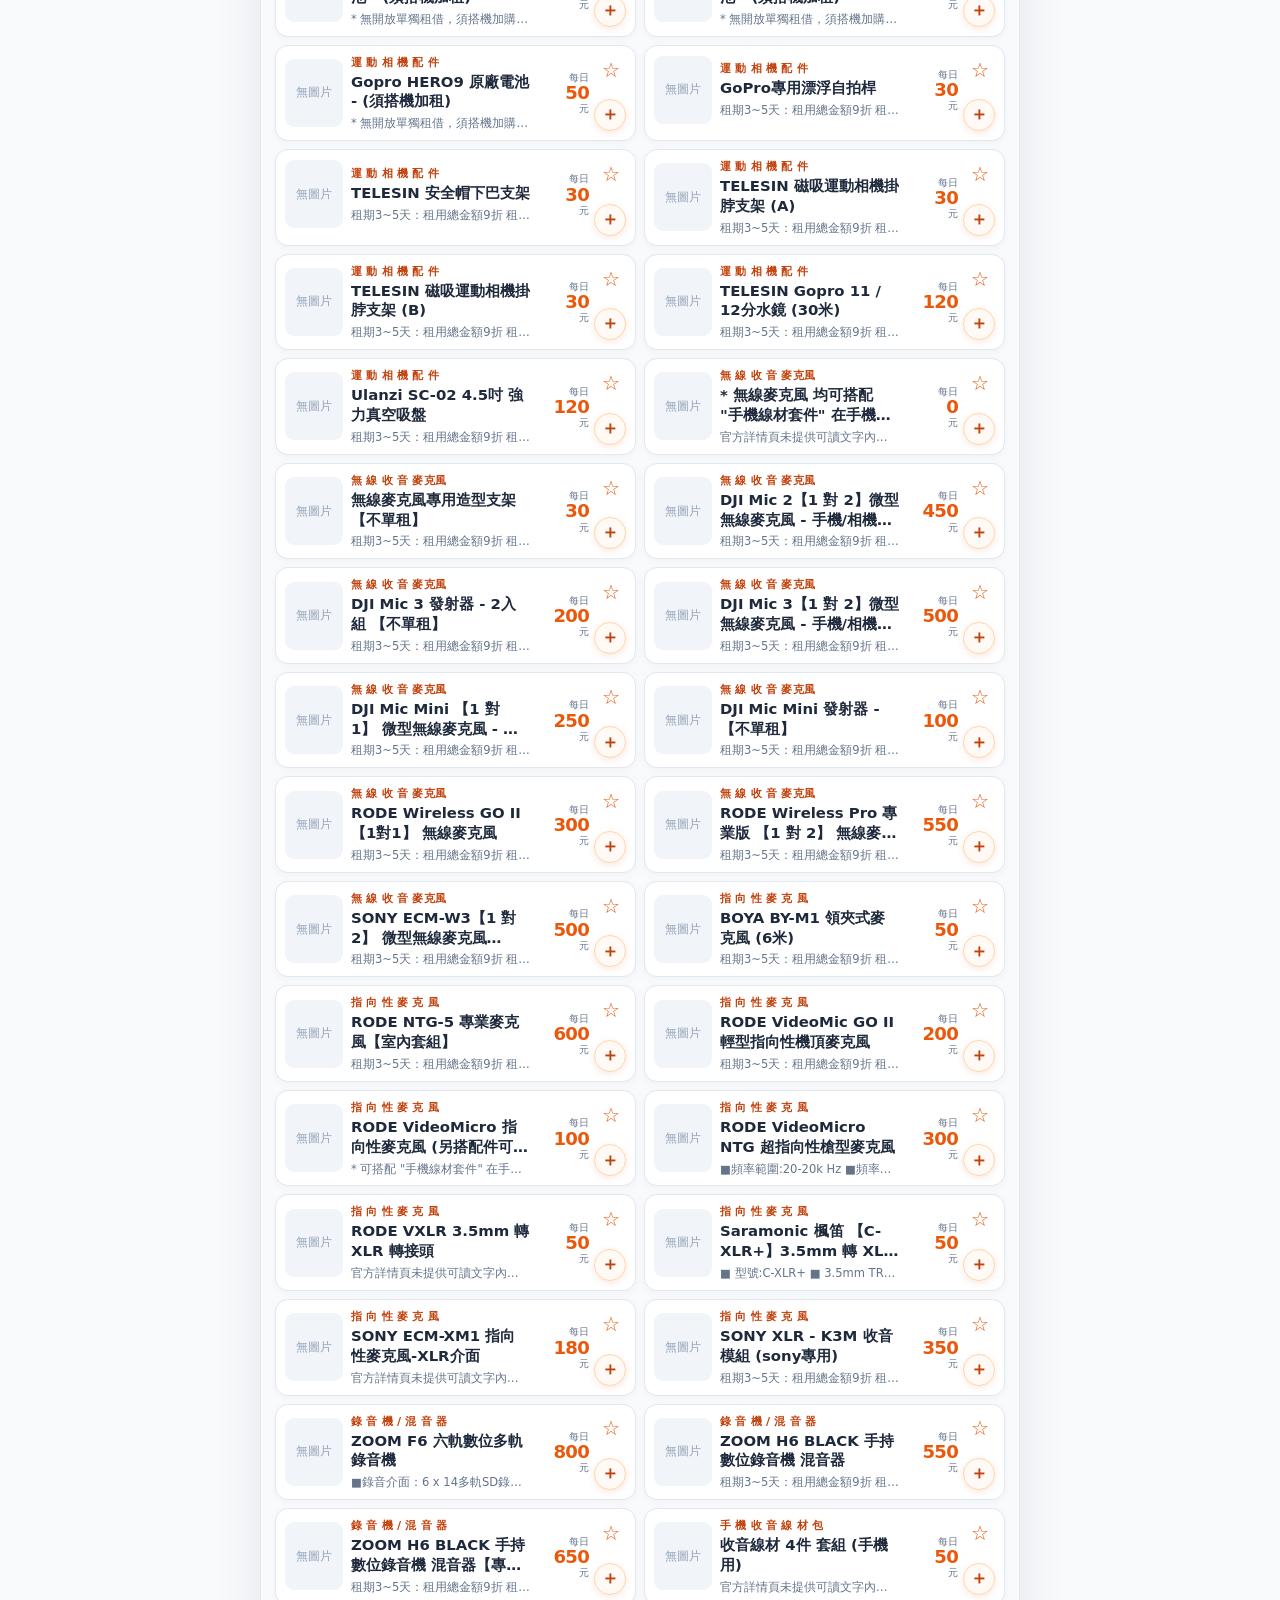
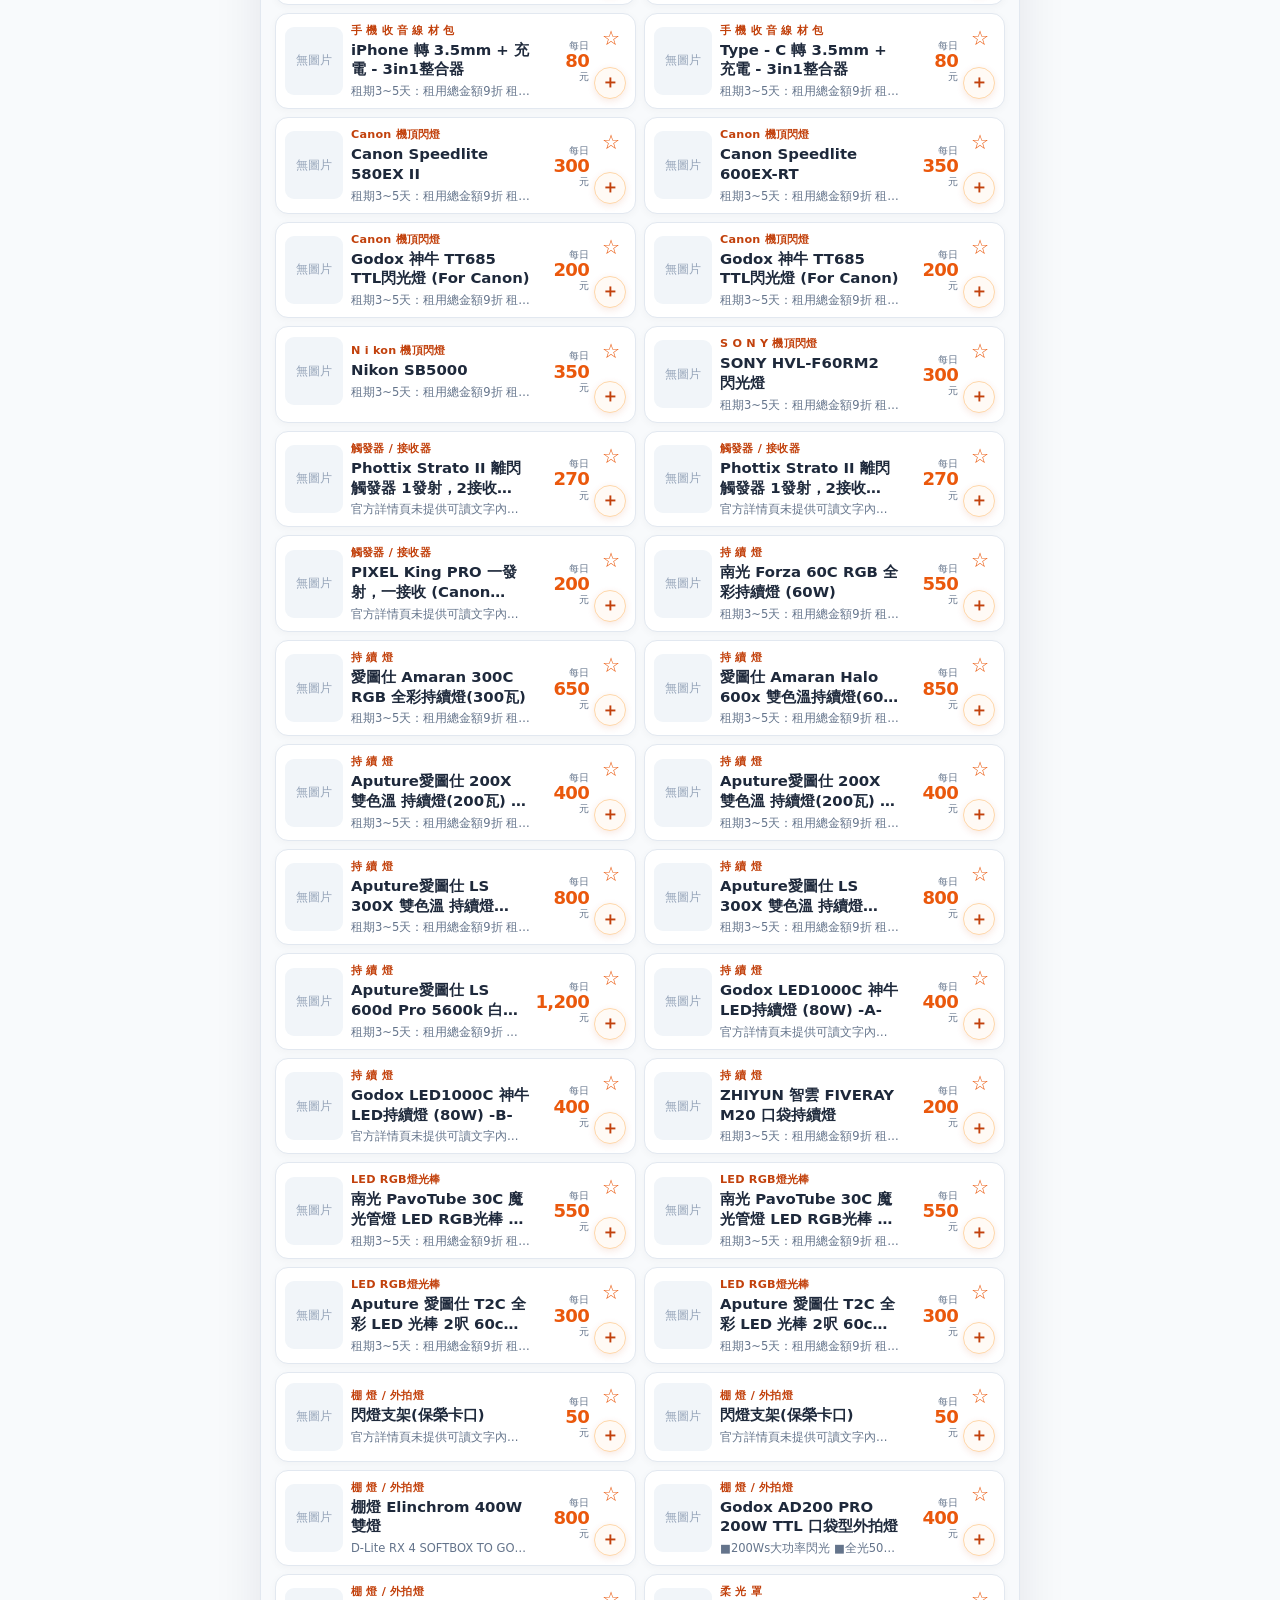
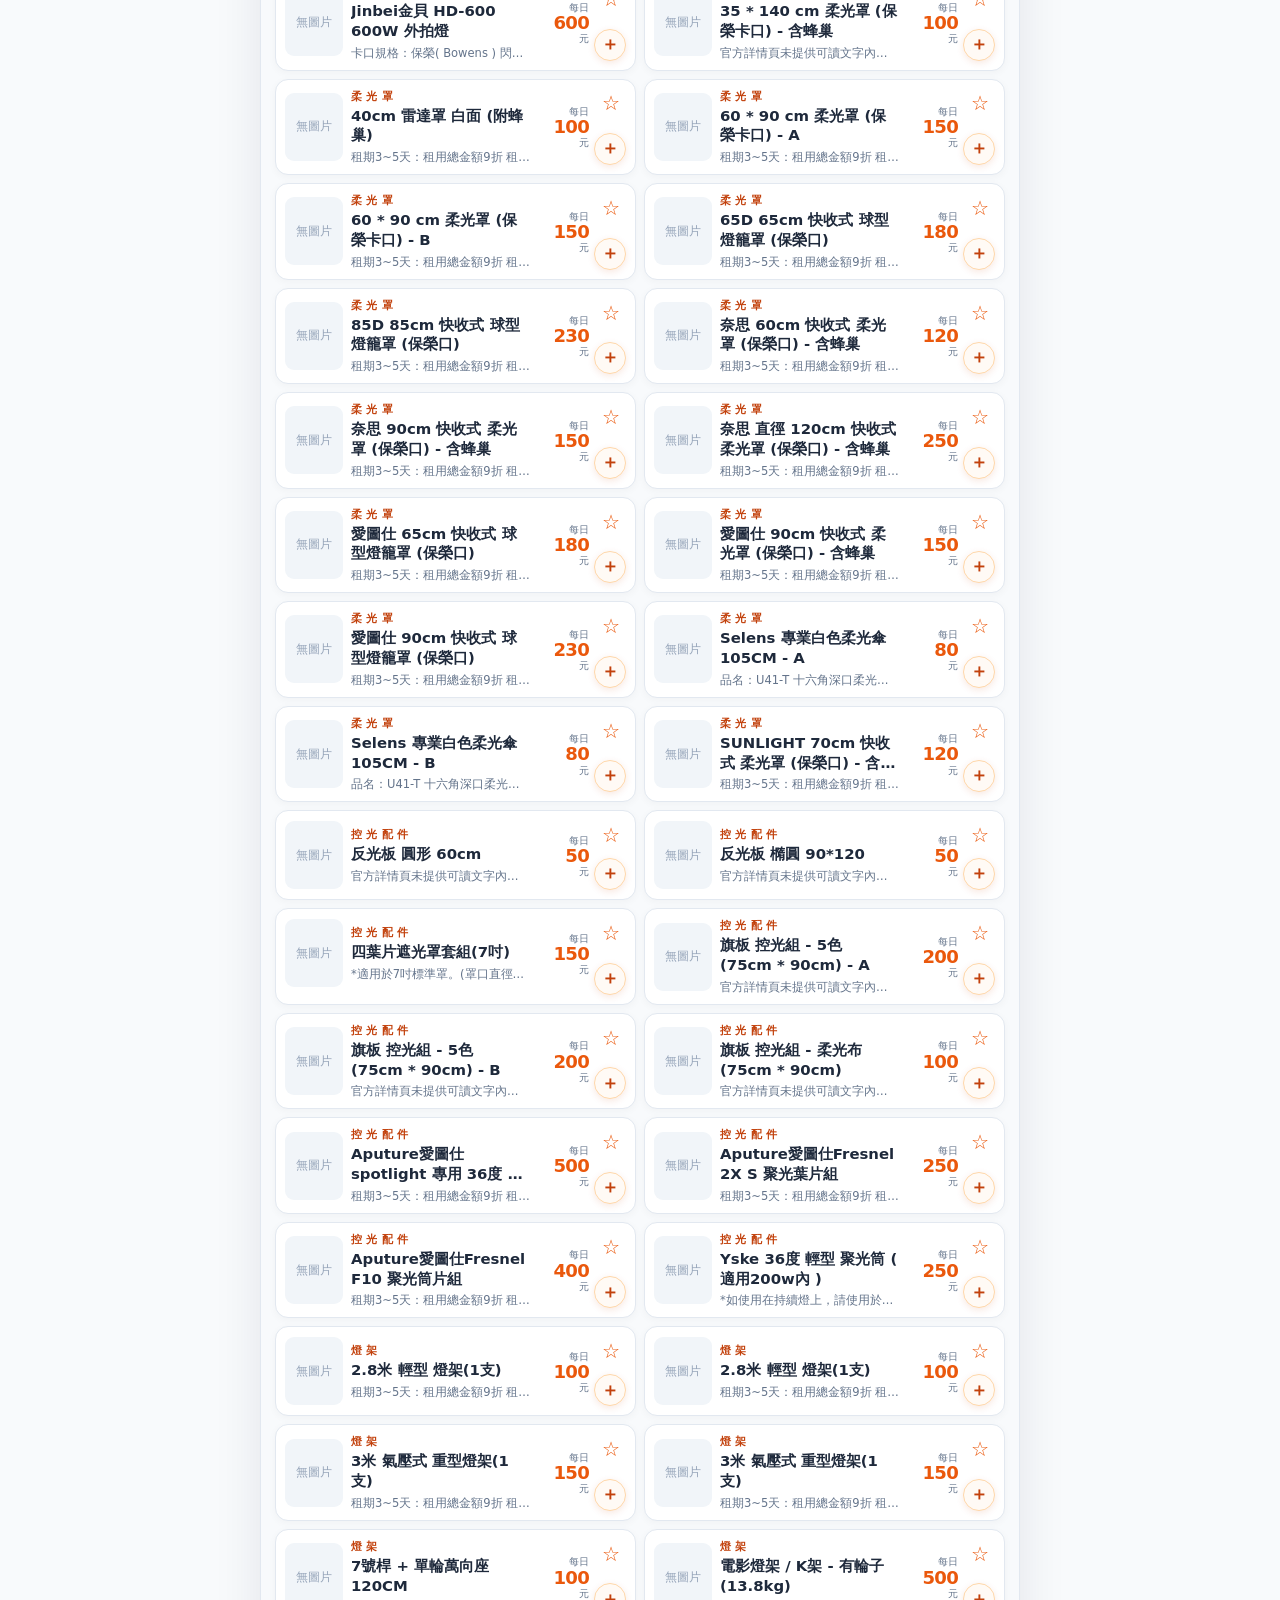
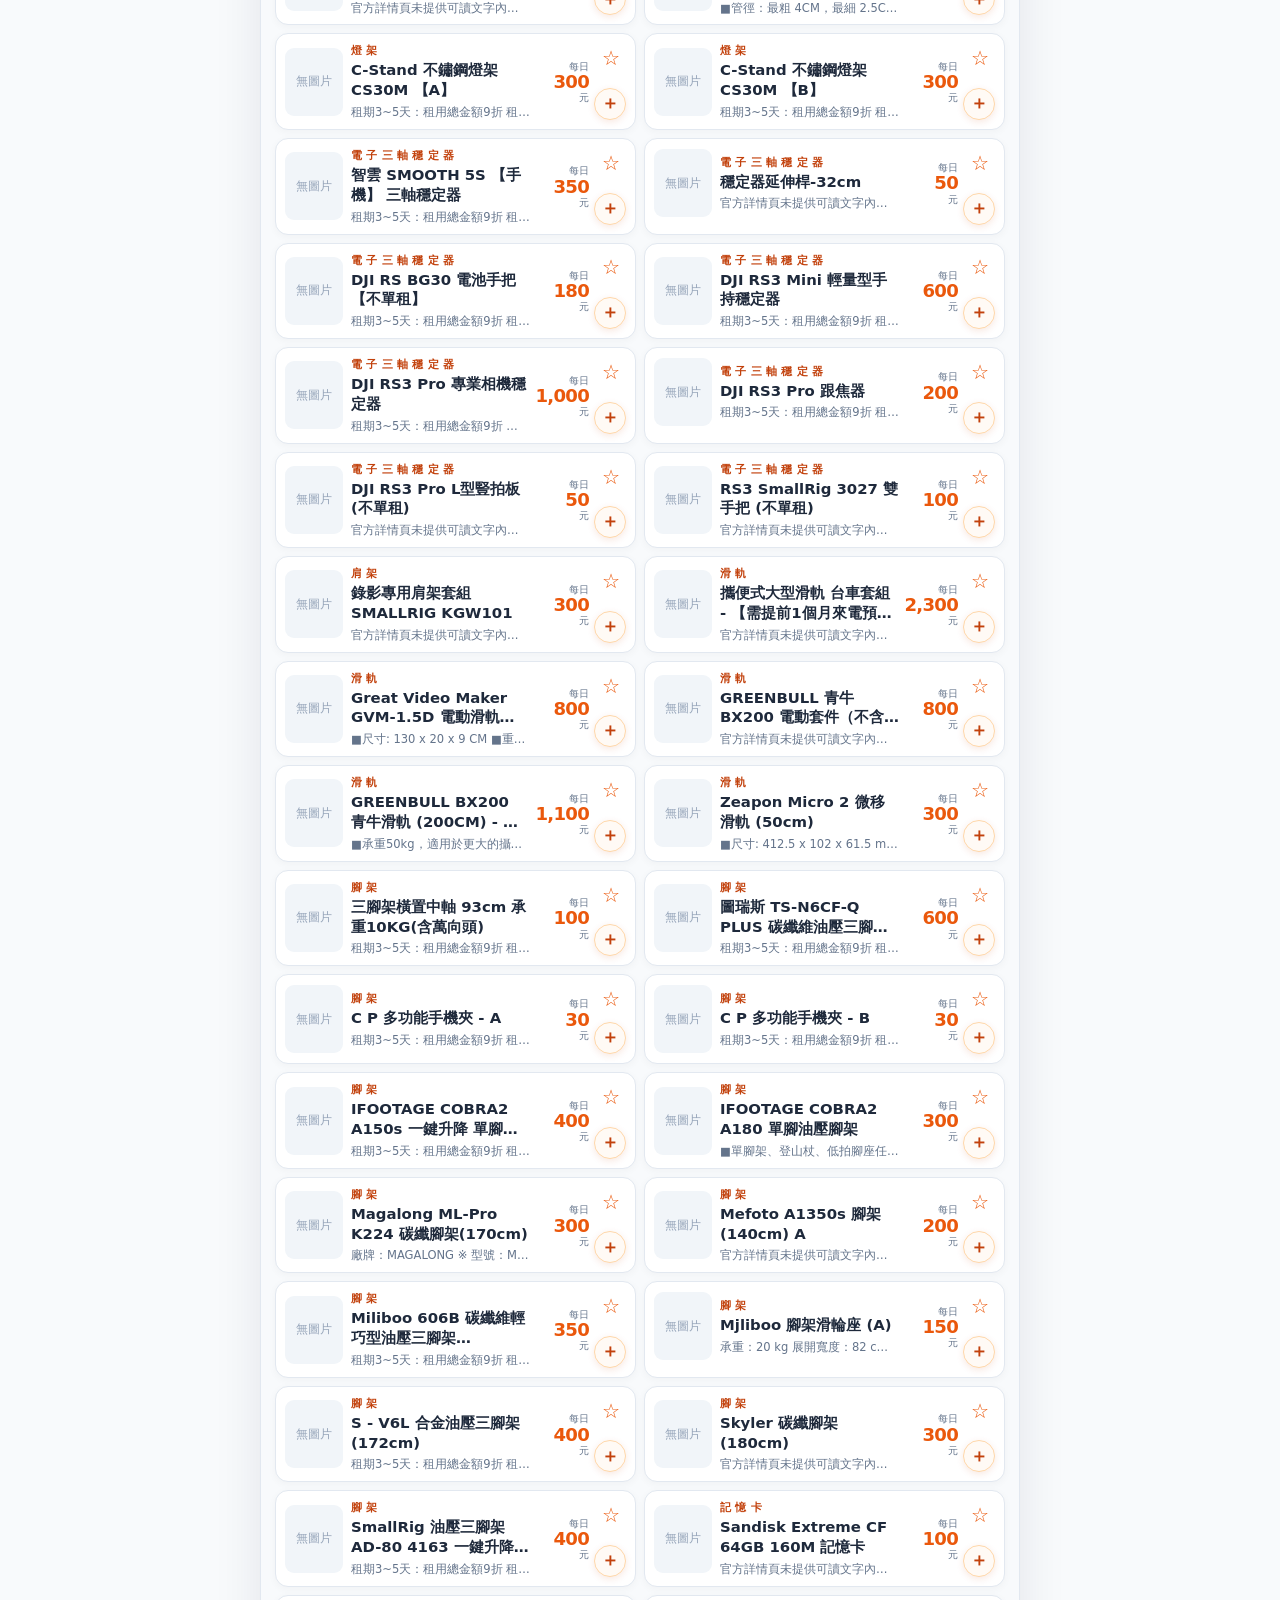
==== commit 910f36d1: "feat: 完成搜尋引擎 SEO 與索引提交" ====
--- a/index.html
+++ b/index.html
@@ -4,7 +4,11 @@
     <meta charset="utf-8">
     <meta http-equiv="refresh" content="0; url=app/">
     <meta name="viewport" content="width=device-width, initial-scale=1">
-    <title>橙攝器材查價</title>
+    <meta name="description" content="橙攝攝影器材租借價格與規格快速查詢工具。">
+    <meta name="robots" content="noindex, follow">
+    <link rel="canonical" href="https://ryanlin02.github.io/ogphoto-price-pwa/app/">
+    <link rel="sitemap" type="application/xml" href="sitemap.xml">
+    <title>橙攝器材查價｜正在前往查價工具</title>
     <script>location.replace('./app/');</script>
   </head>
   <body>
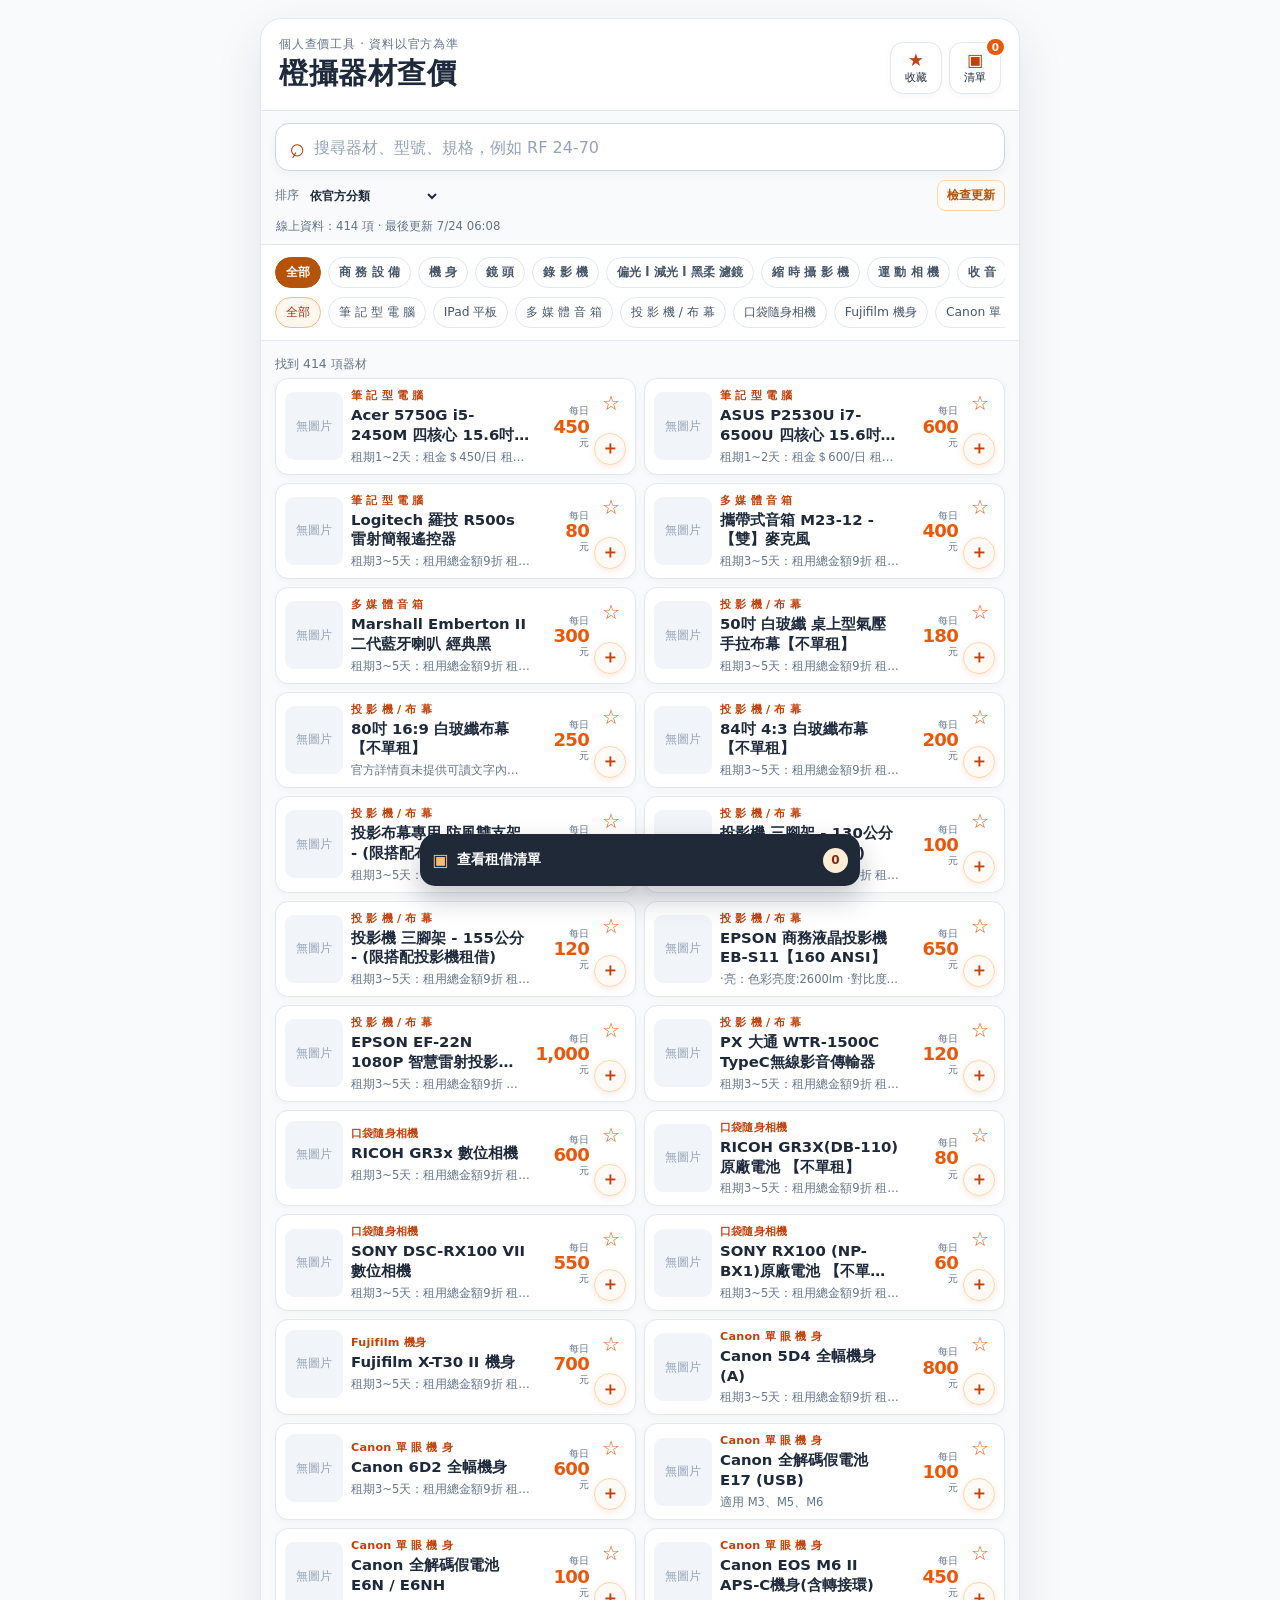
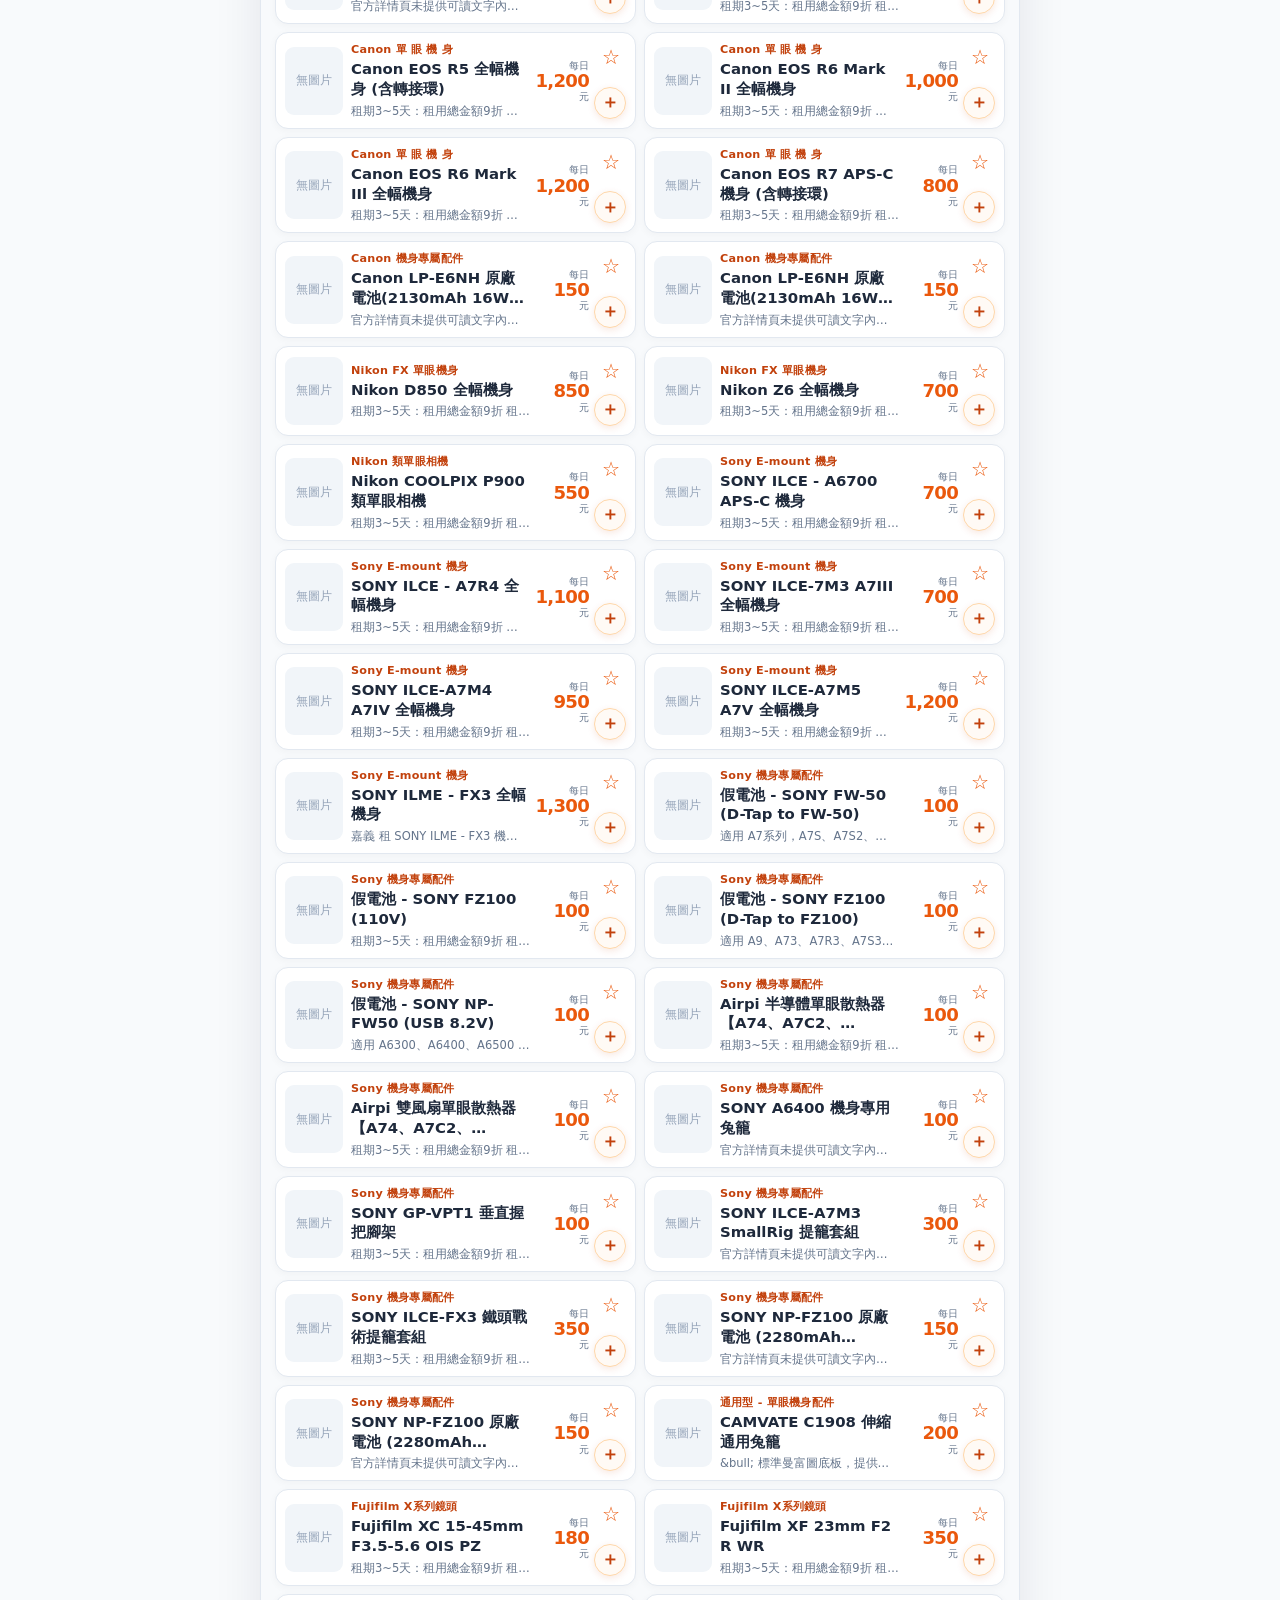
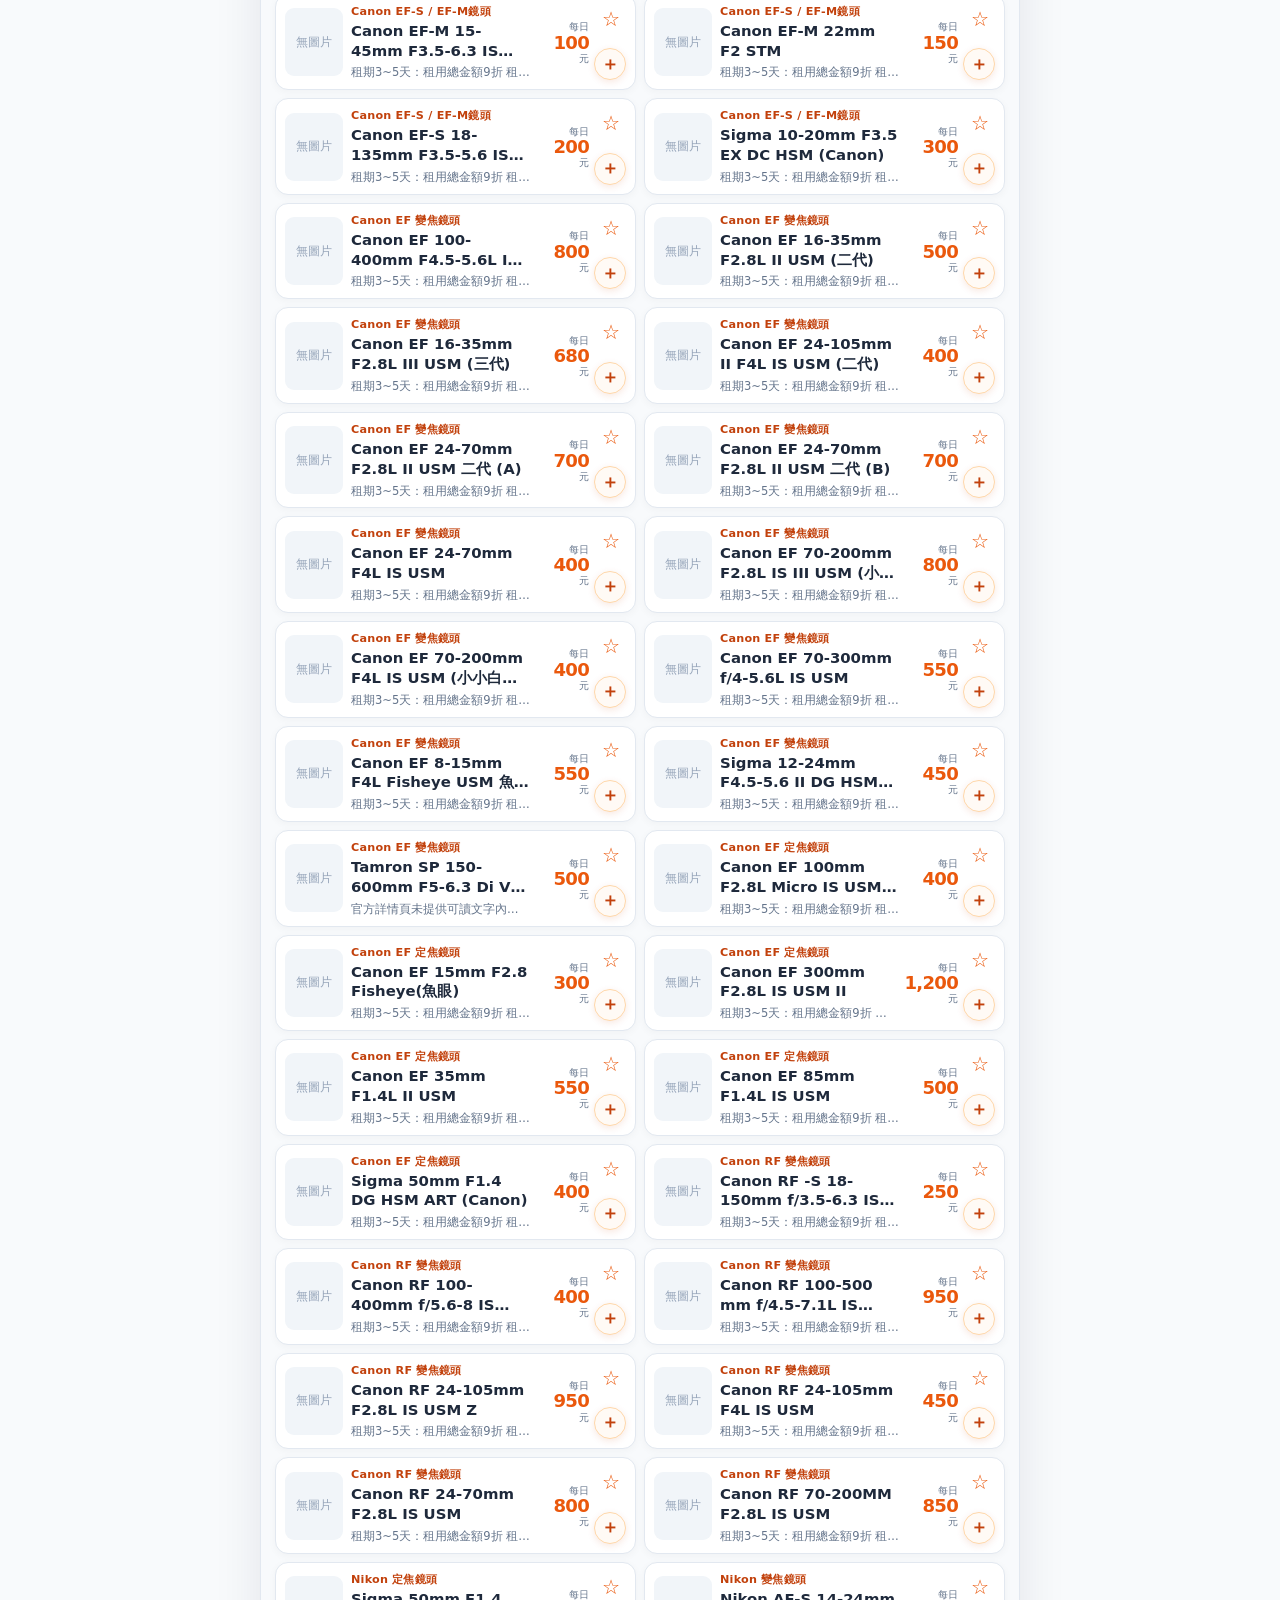
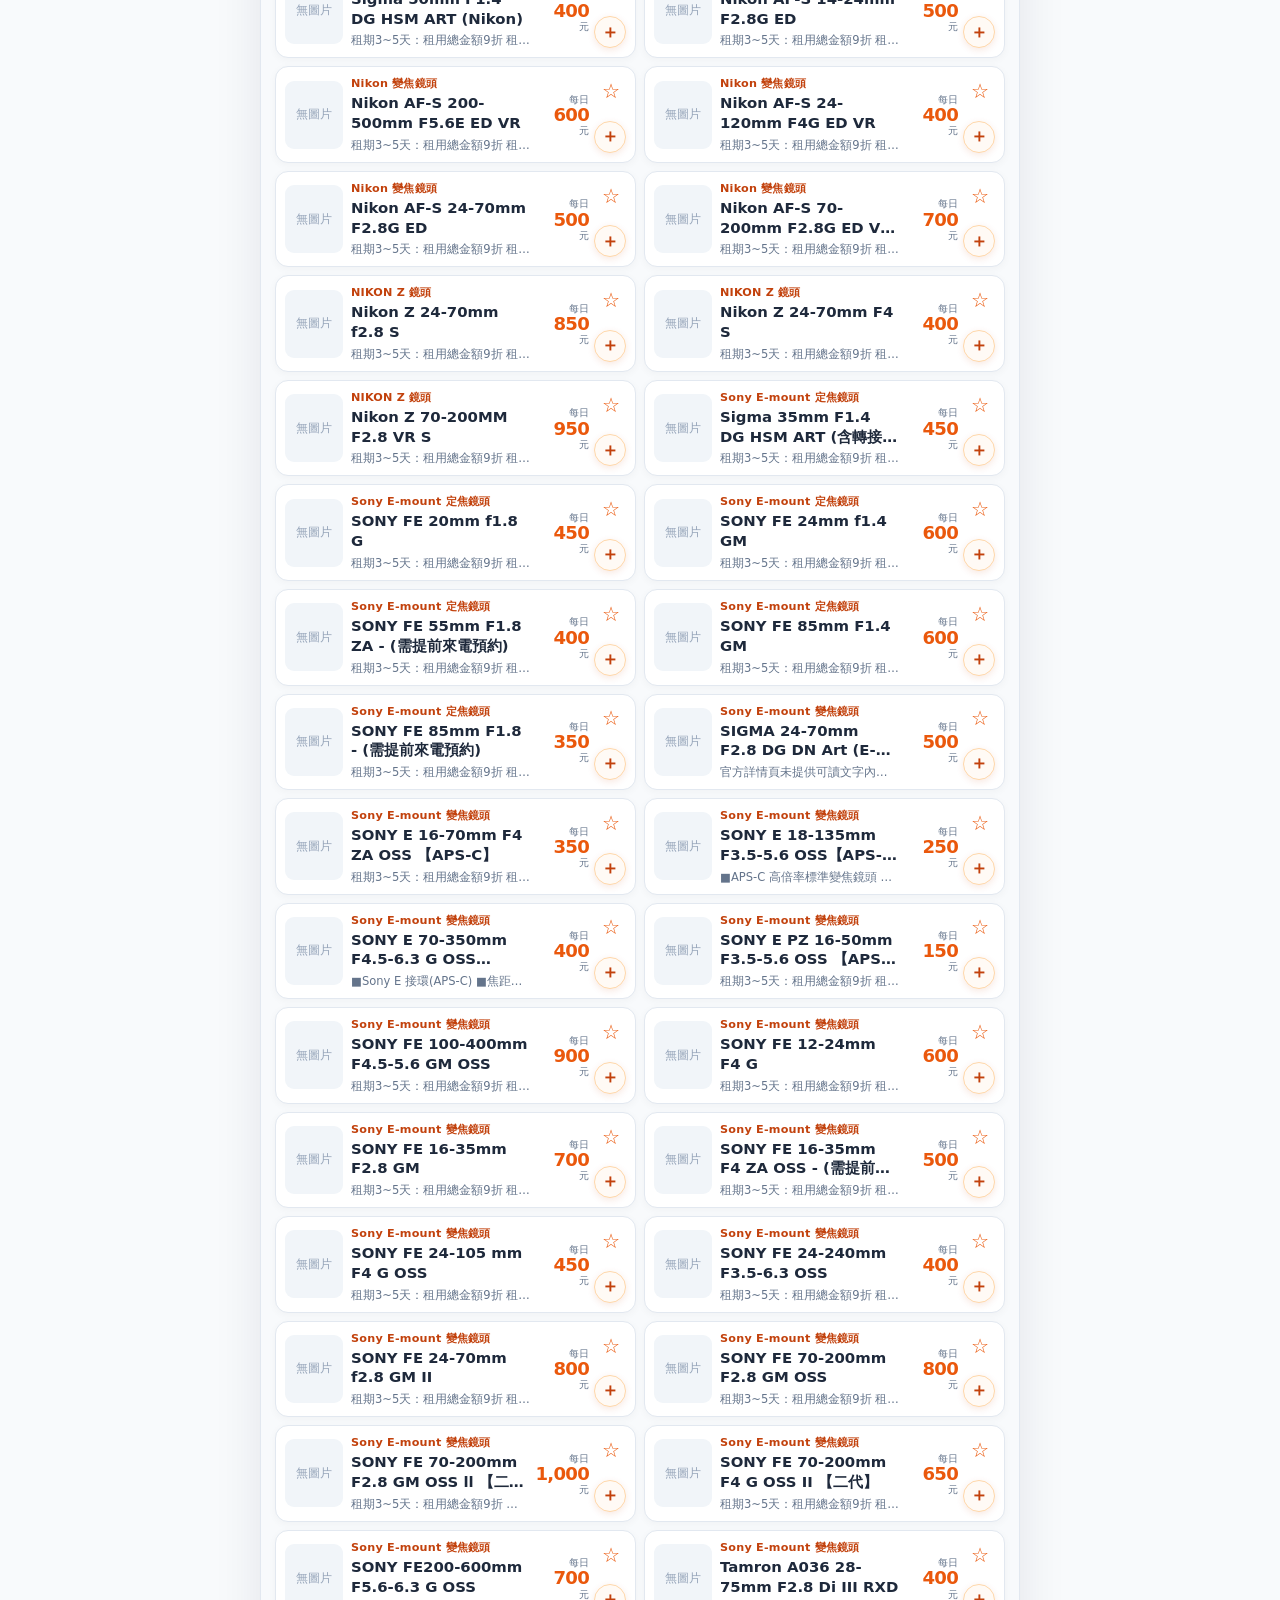
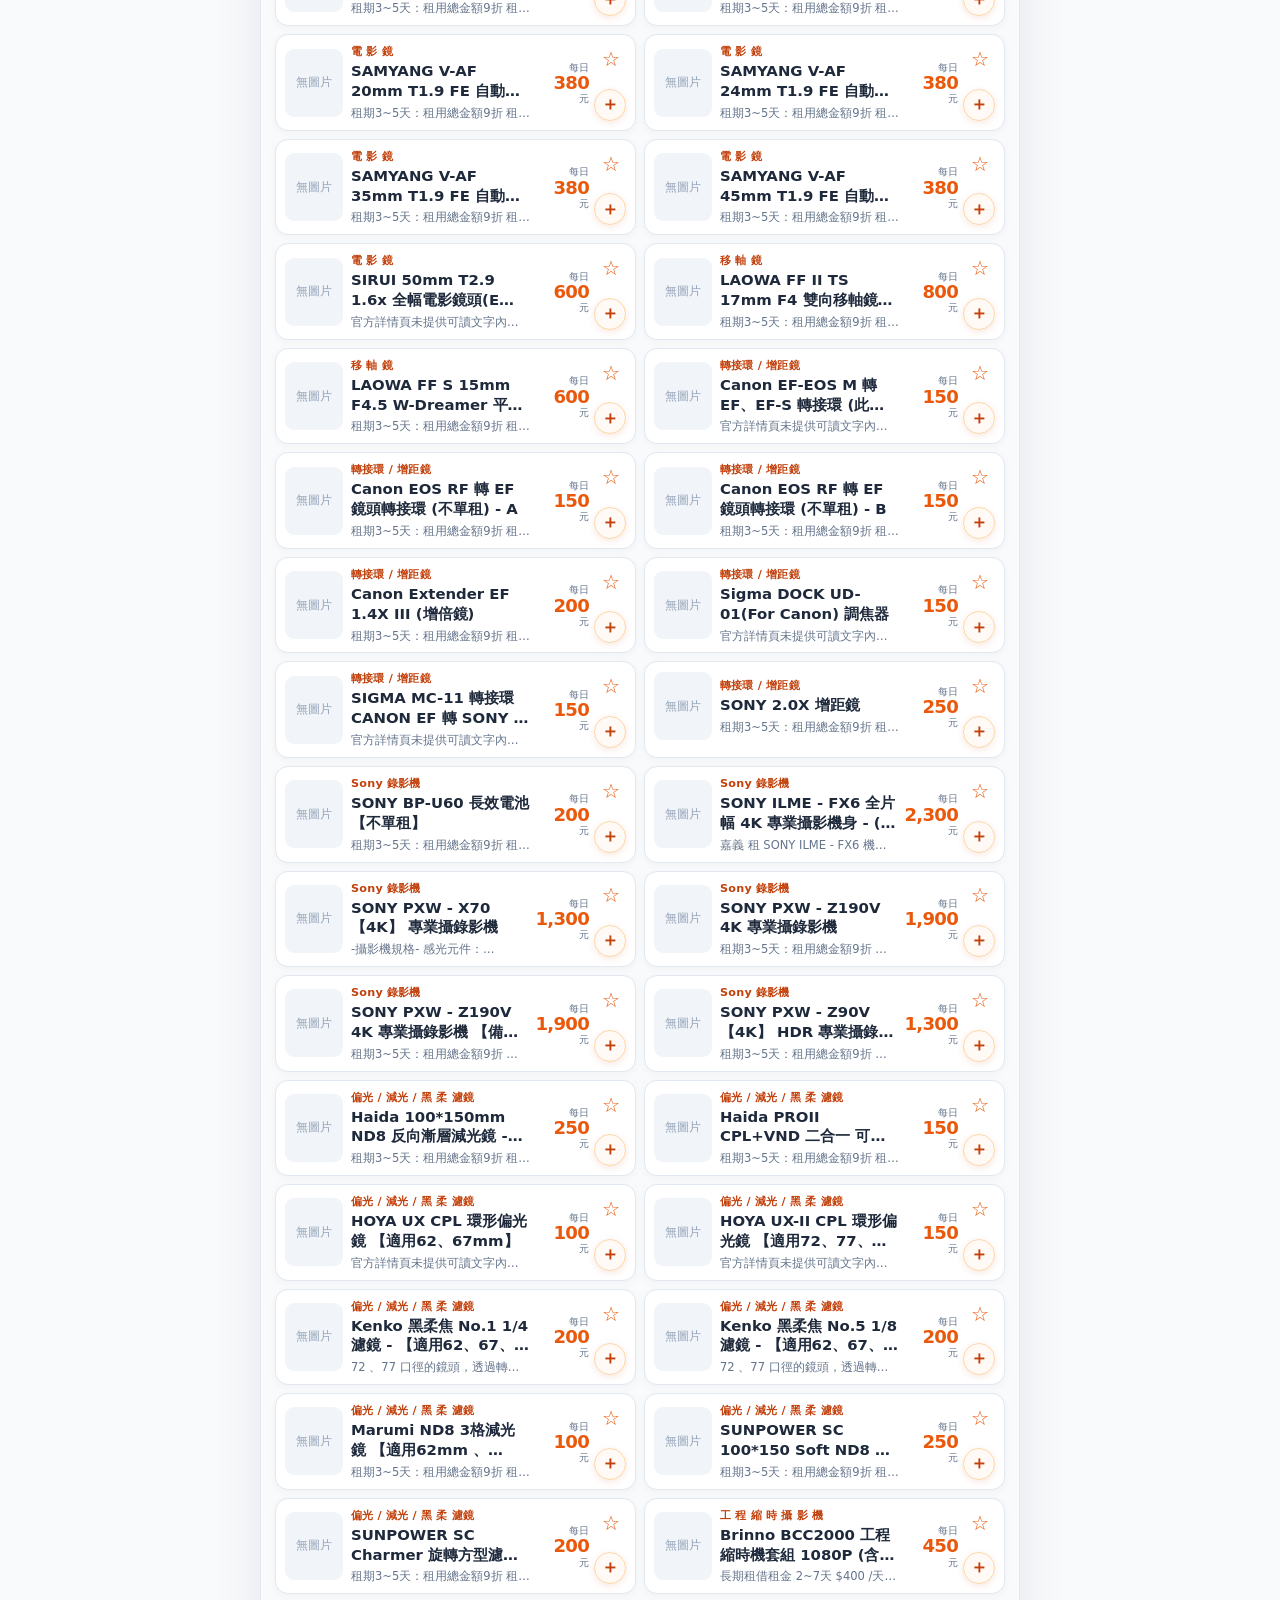
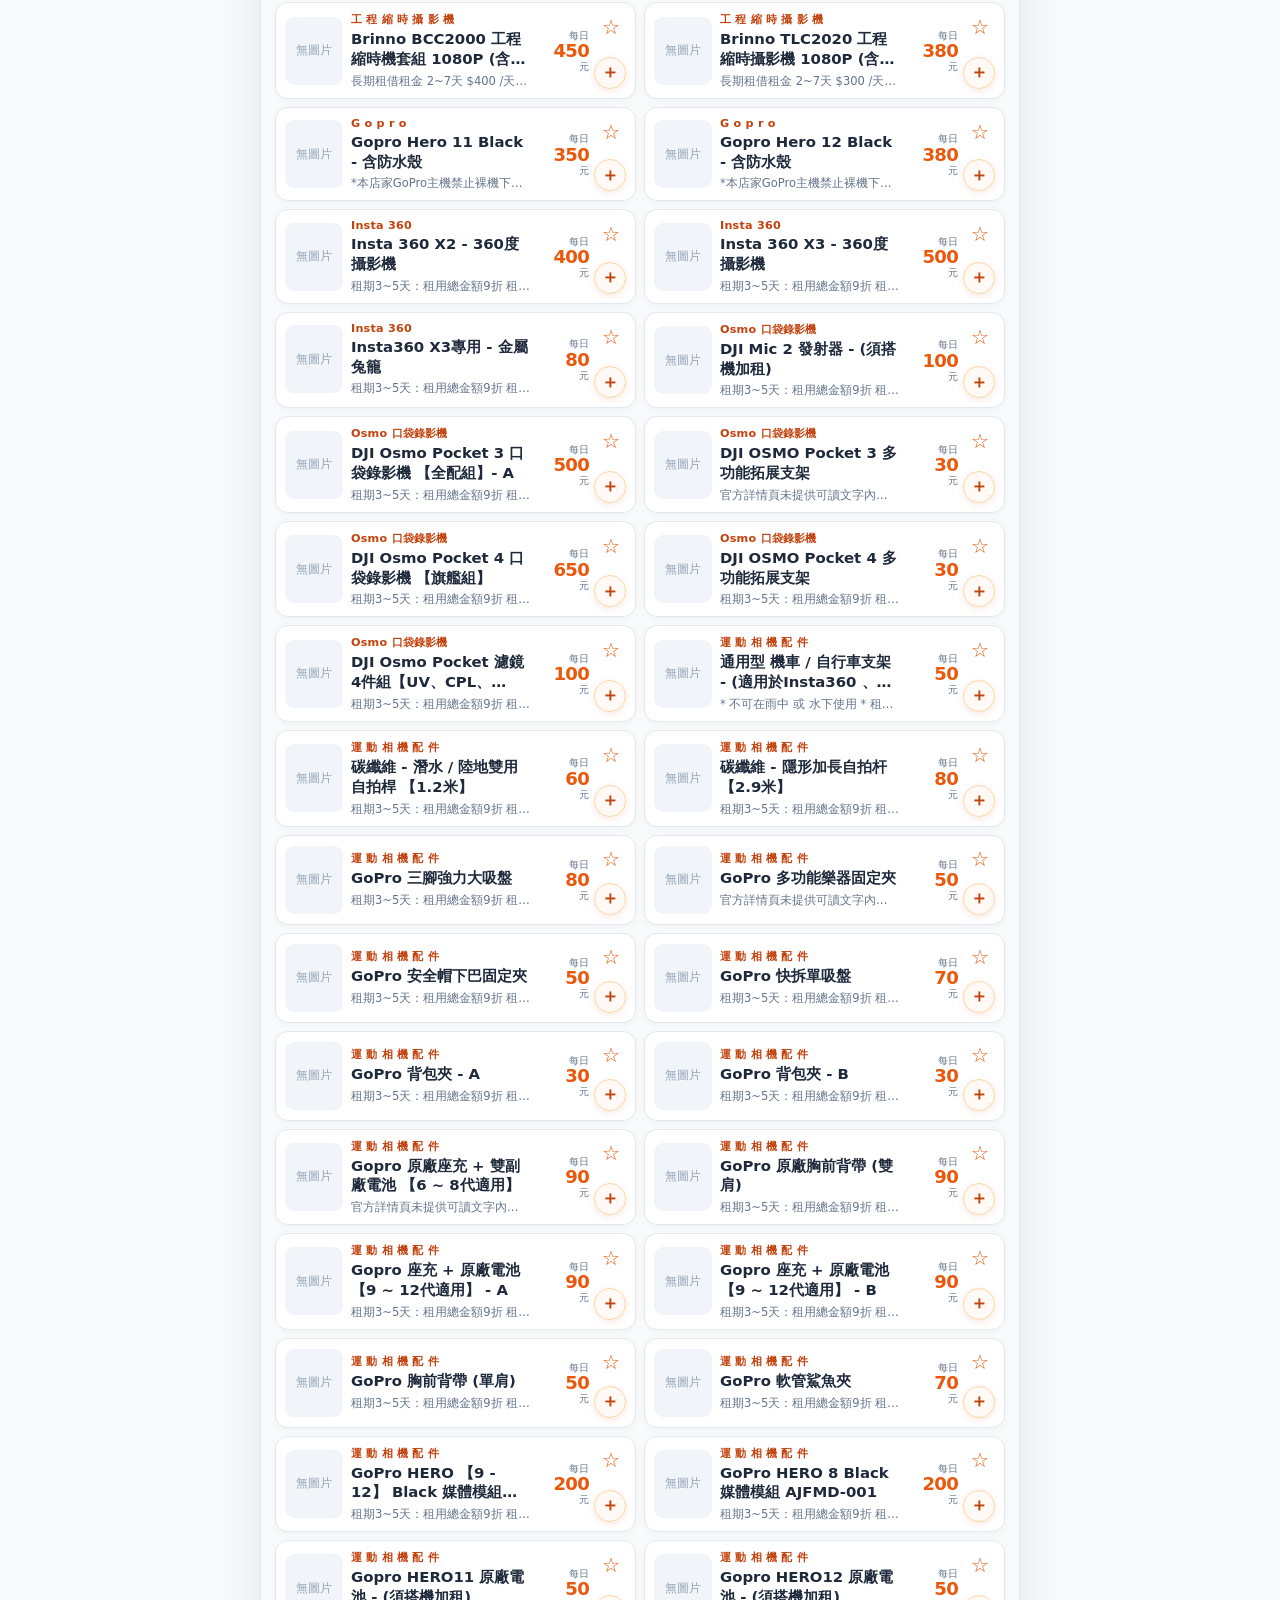
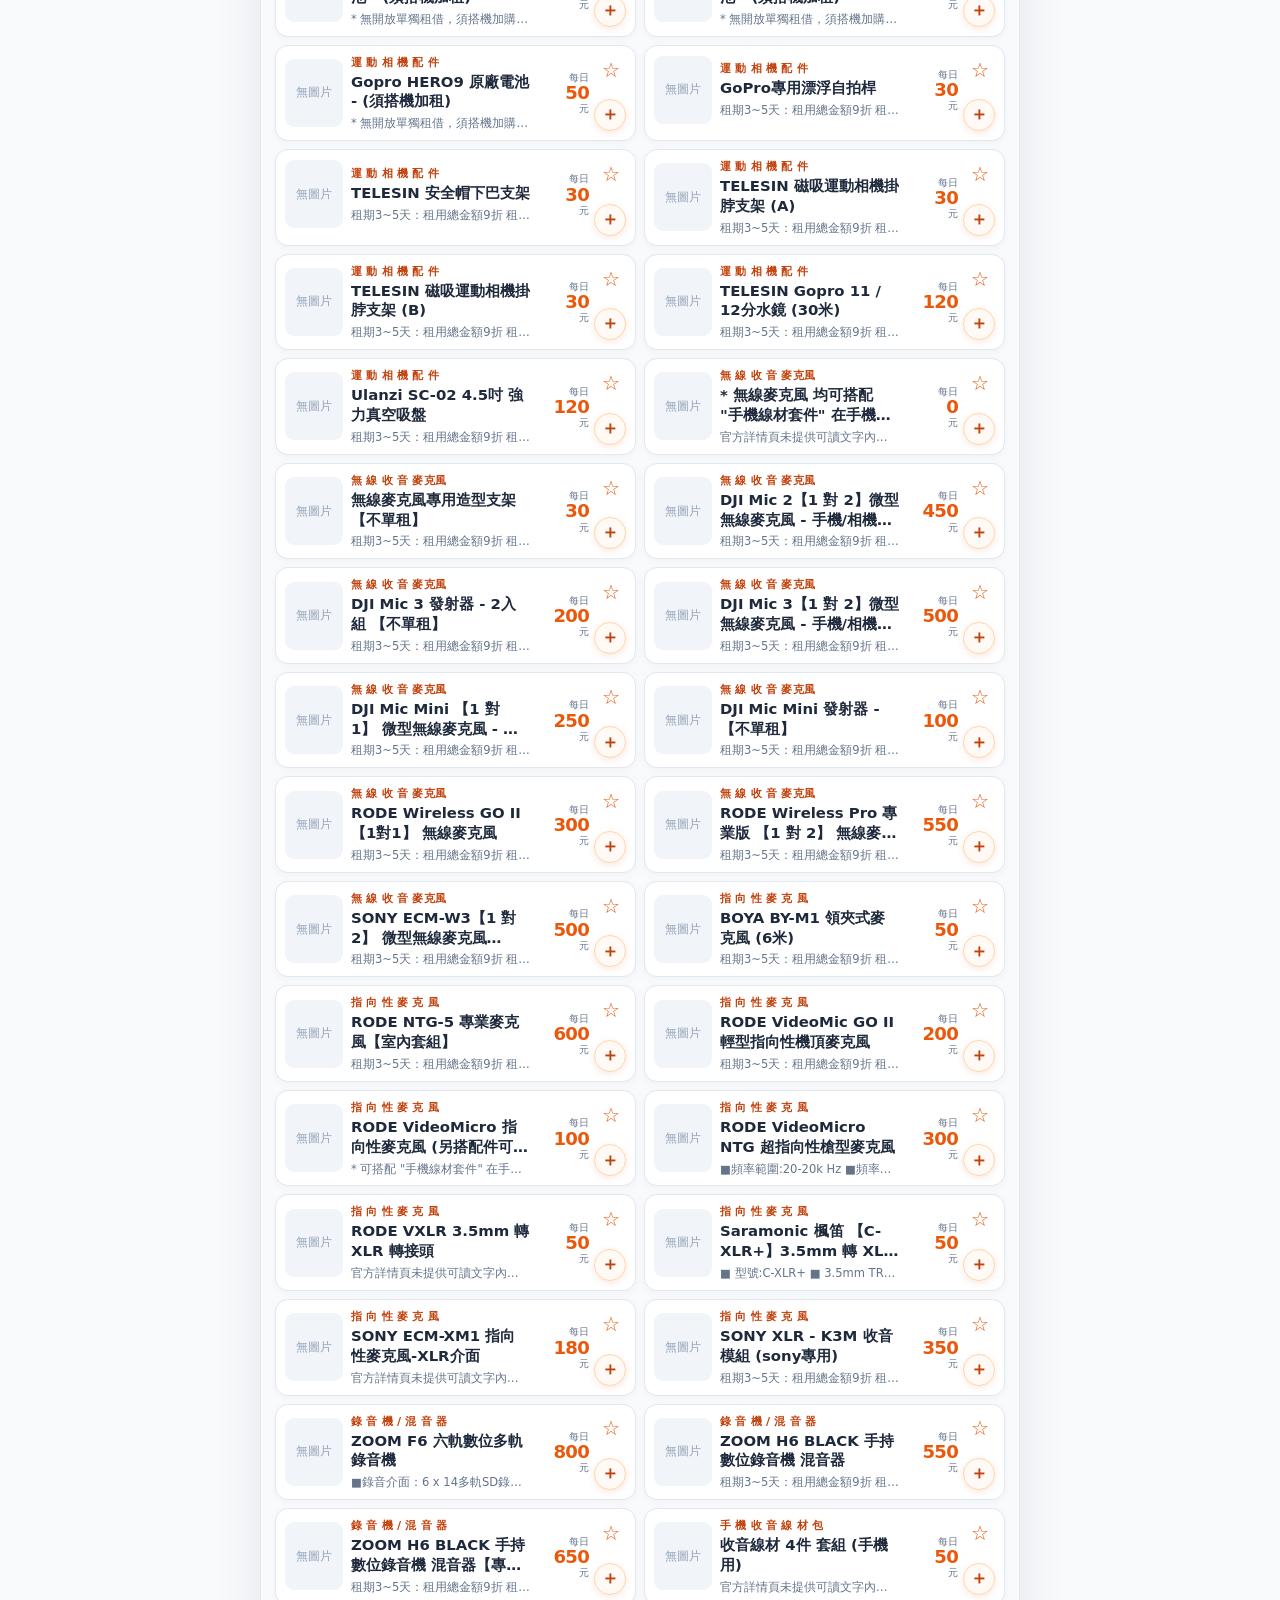
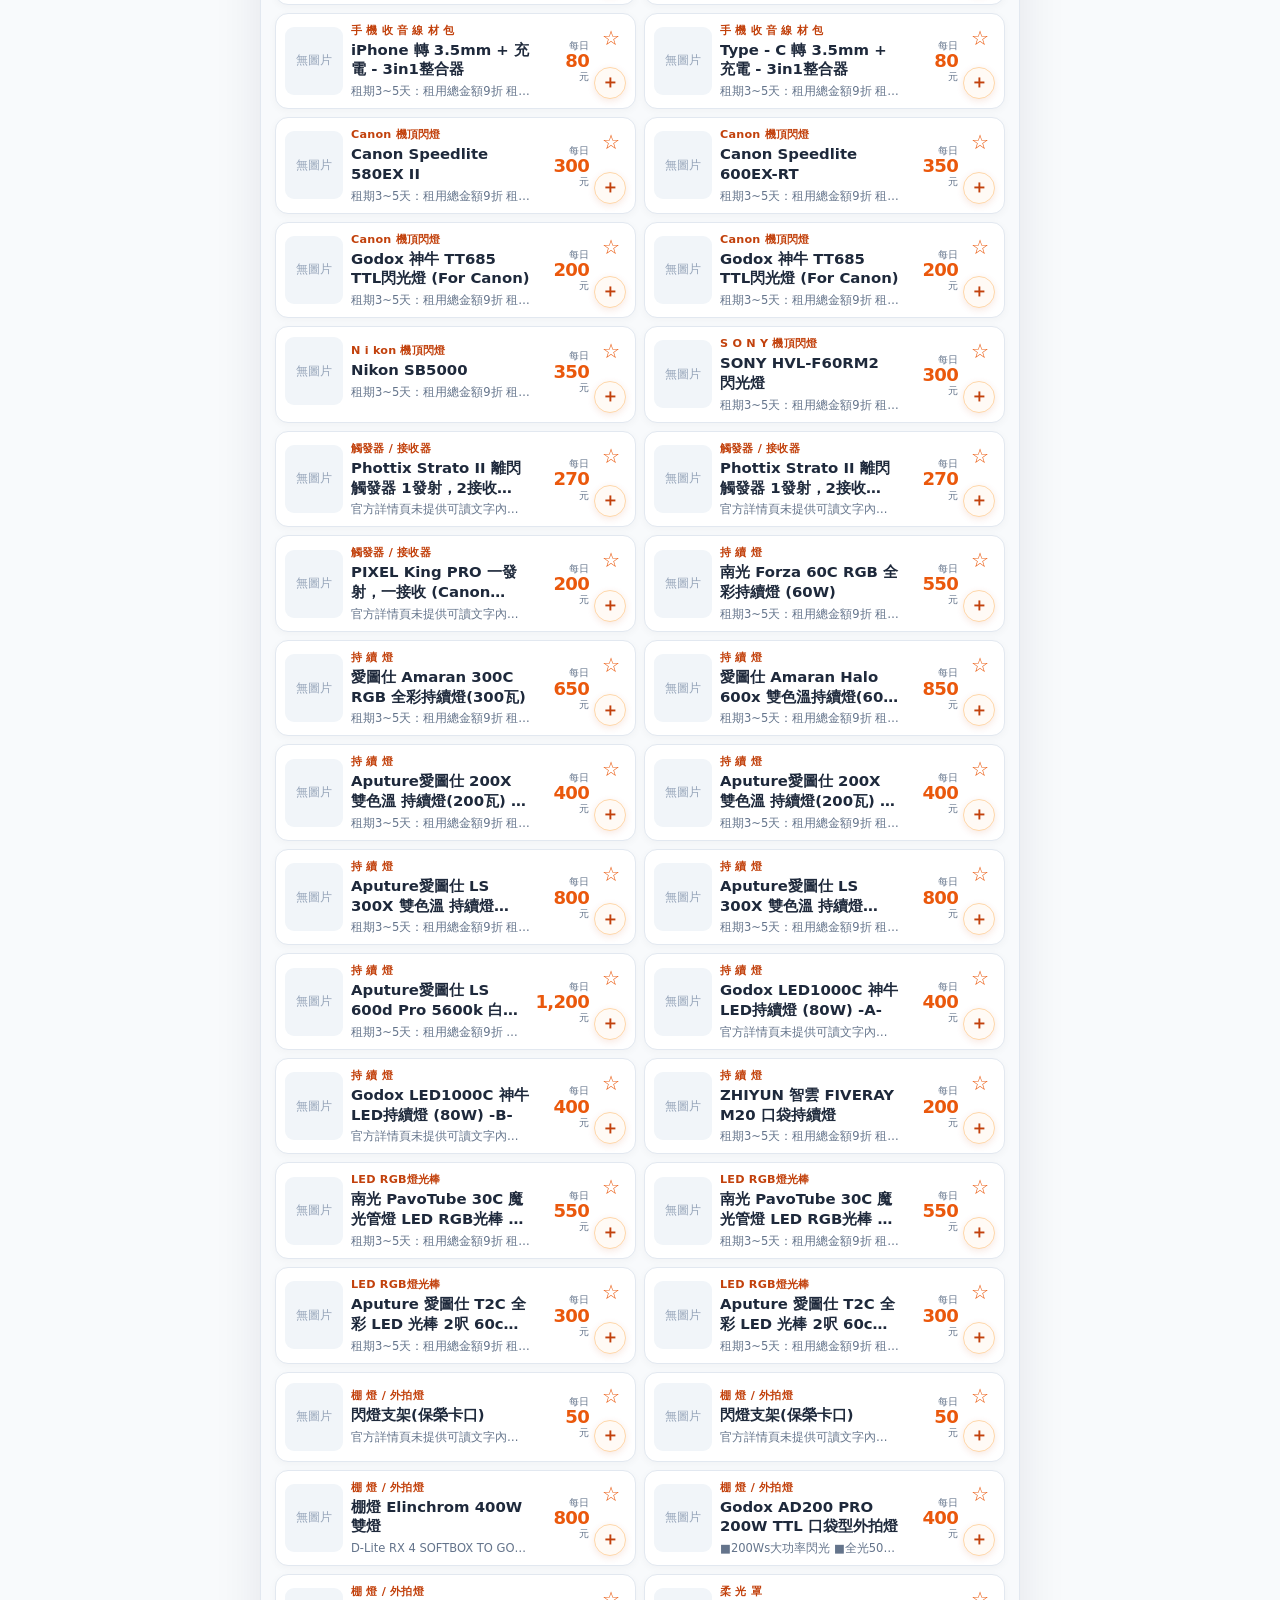
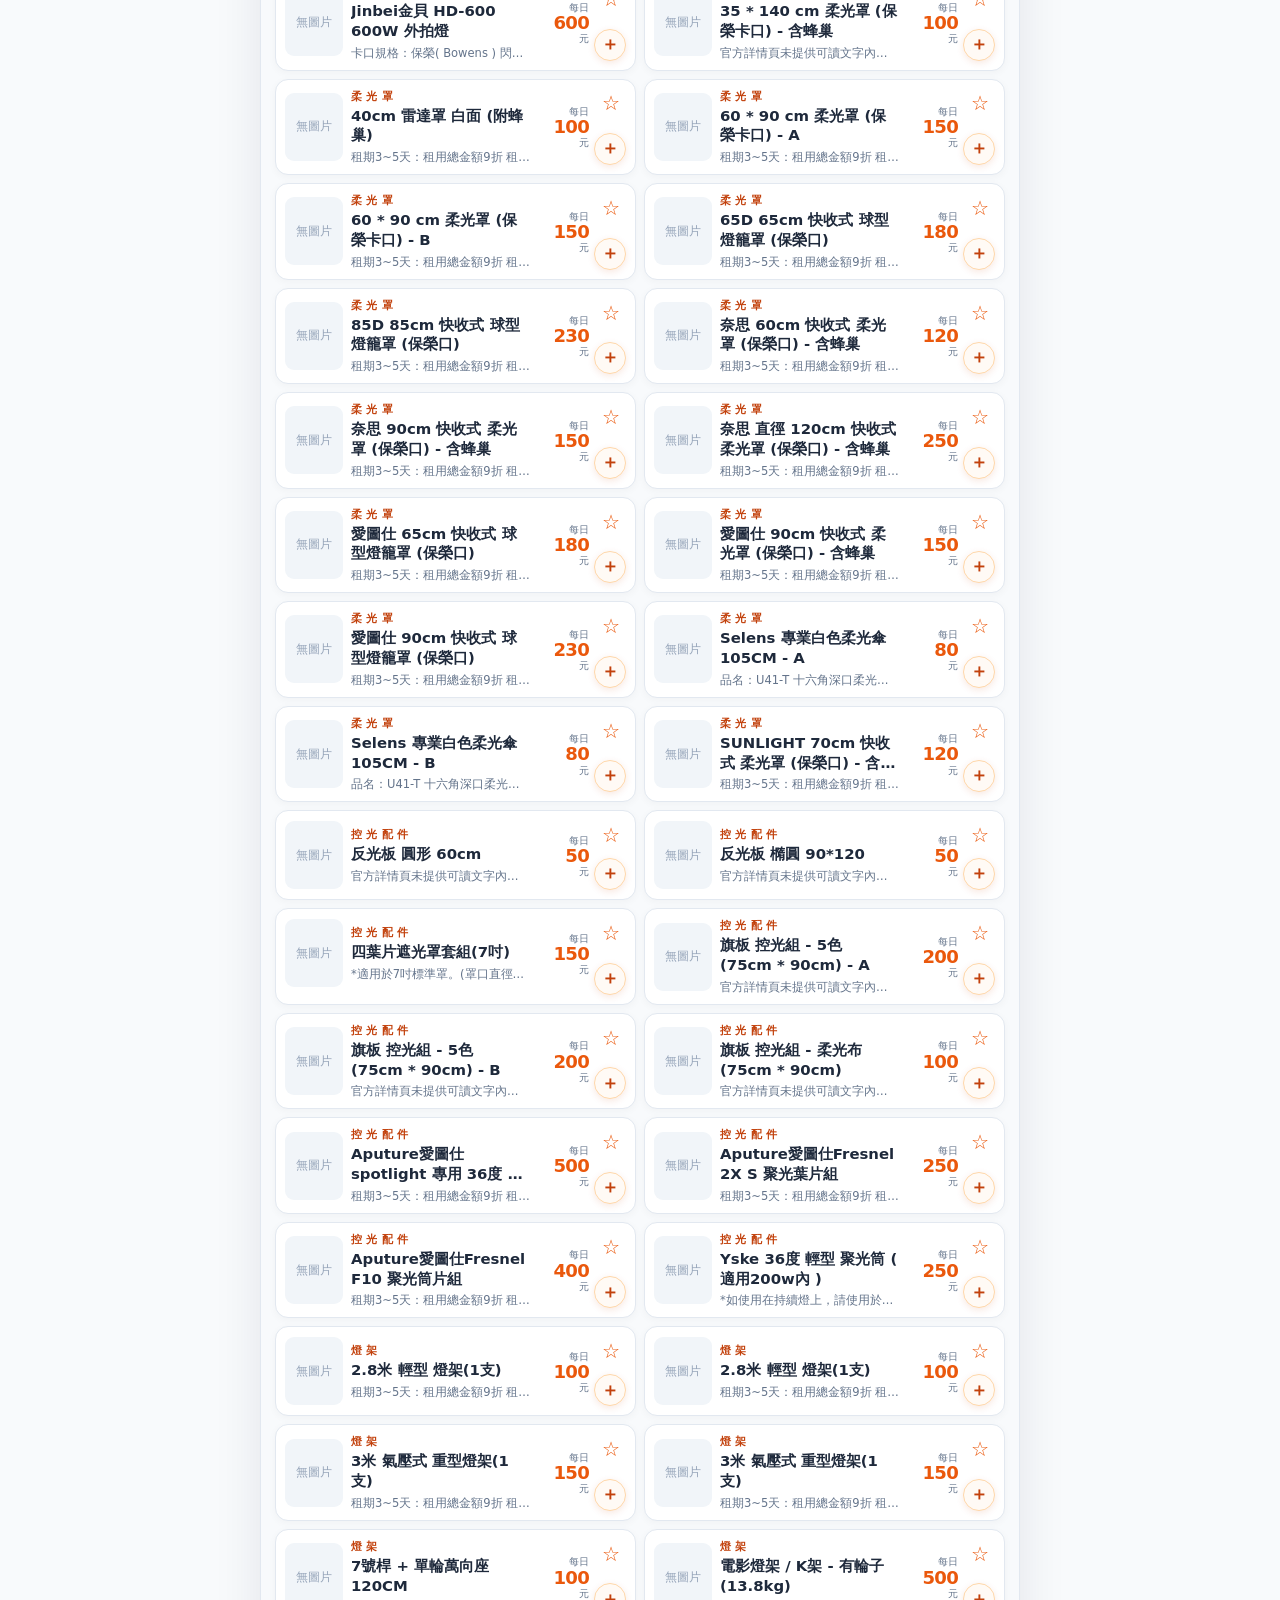
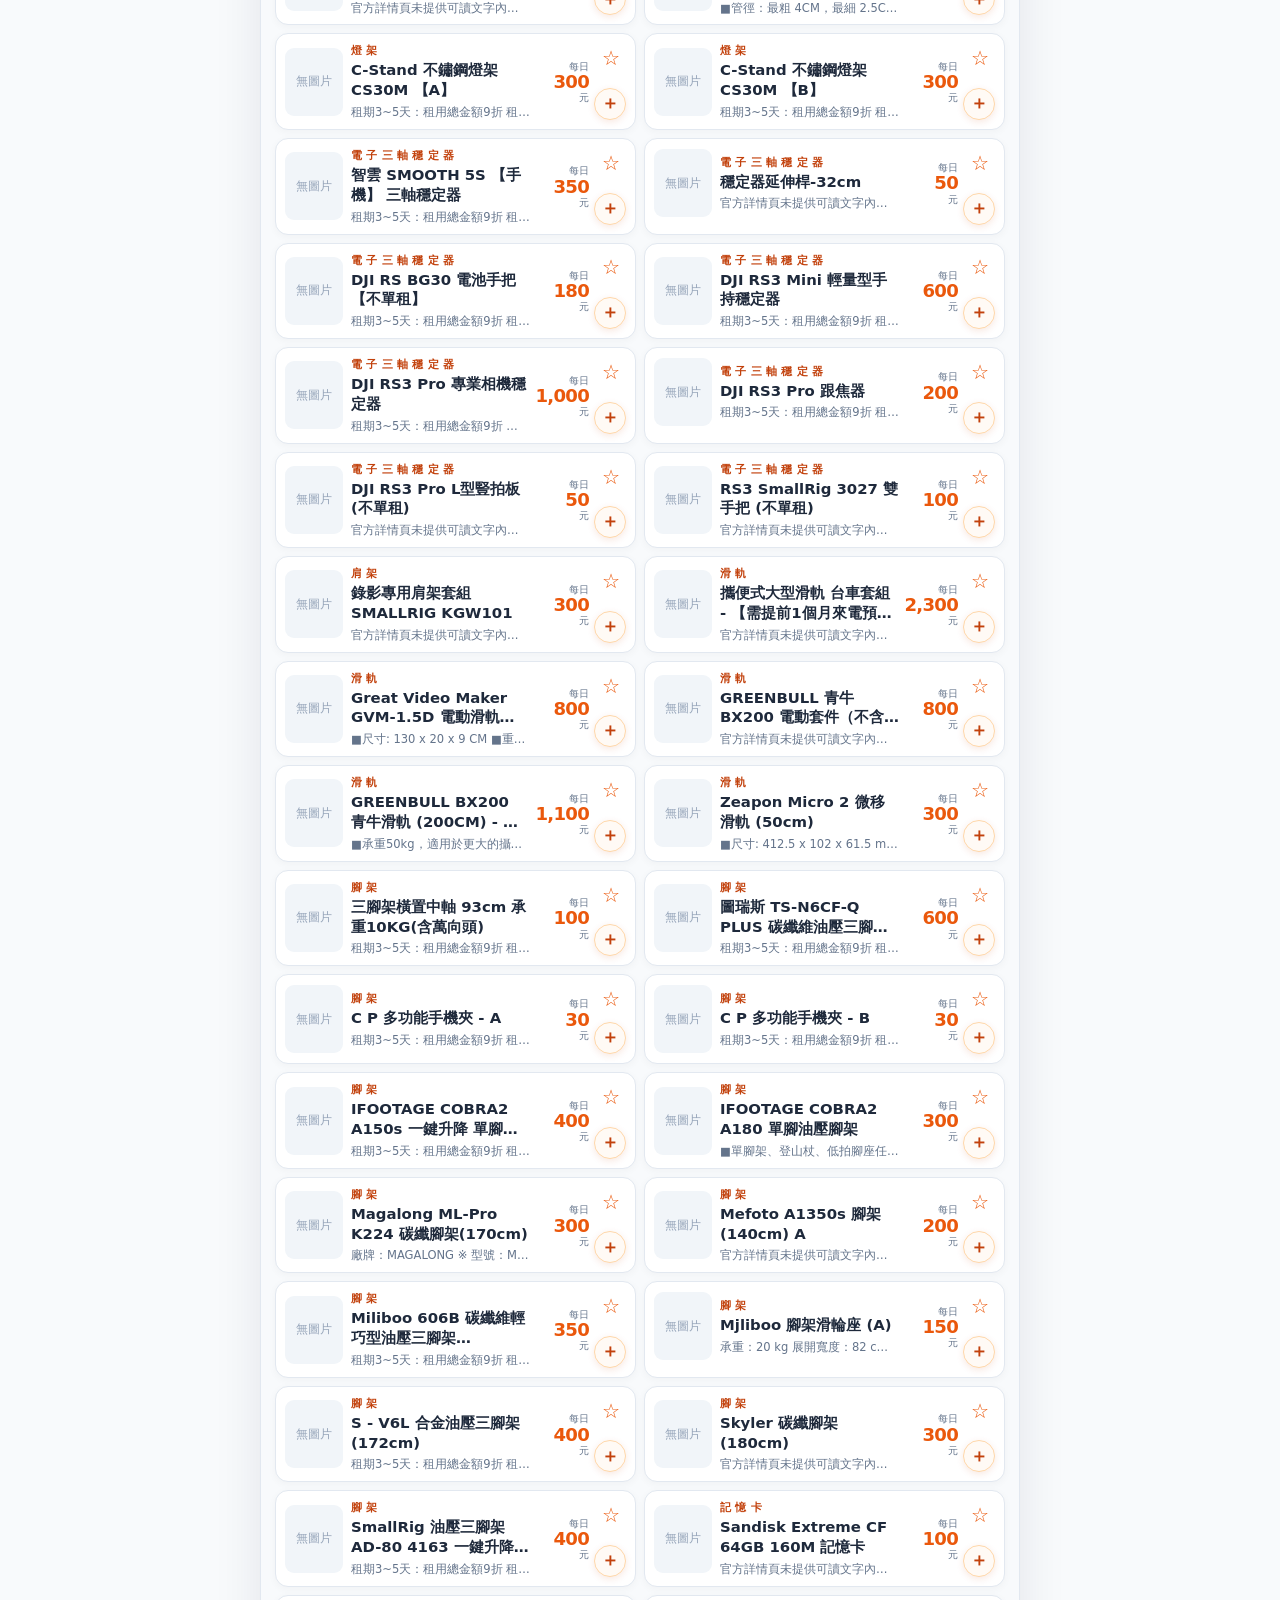
==== commit f0401817: "logo更新" ====
--- a/index.html
+++ b/index.html
@@ -5,9 +5,12 @@
     <meta http-equiv="refresh" content="0; url=app/">
     <meta name="viewport" content="width=device-width, initial-scale=1">
     <meta name="description" content="橙攝攝影器材租借價格與規格快速查詢工具。">
-    <meta name="robots" content="noindex, follow">
+    <meta name="robots" content="index, follow">
     <link rel="canonical" href="https://ryanlin02.github.io/ogphoto-price-pwa/app/">
     <link rel="sitemap" type="application/xml" href="sitemap.xml">
+    <link rel="icon" href="favicon.ico" sizes="48x48">
+    <link rel="icon" href="favicon-48x48.png" type="image/png" sizes="48x48">
+    <link rel="apple-touch-icon" href="apple-touch-icon.png">
     <title>橙攝器材查價｜正在前往查價工具</title>
     <script>location.replace('./app/');</script>
   </head>
